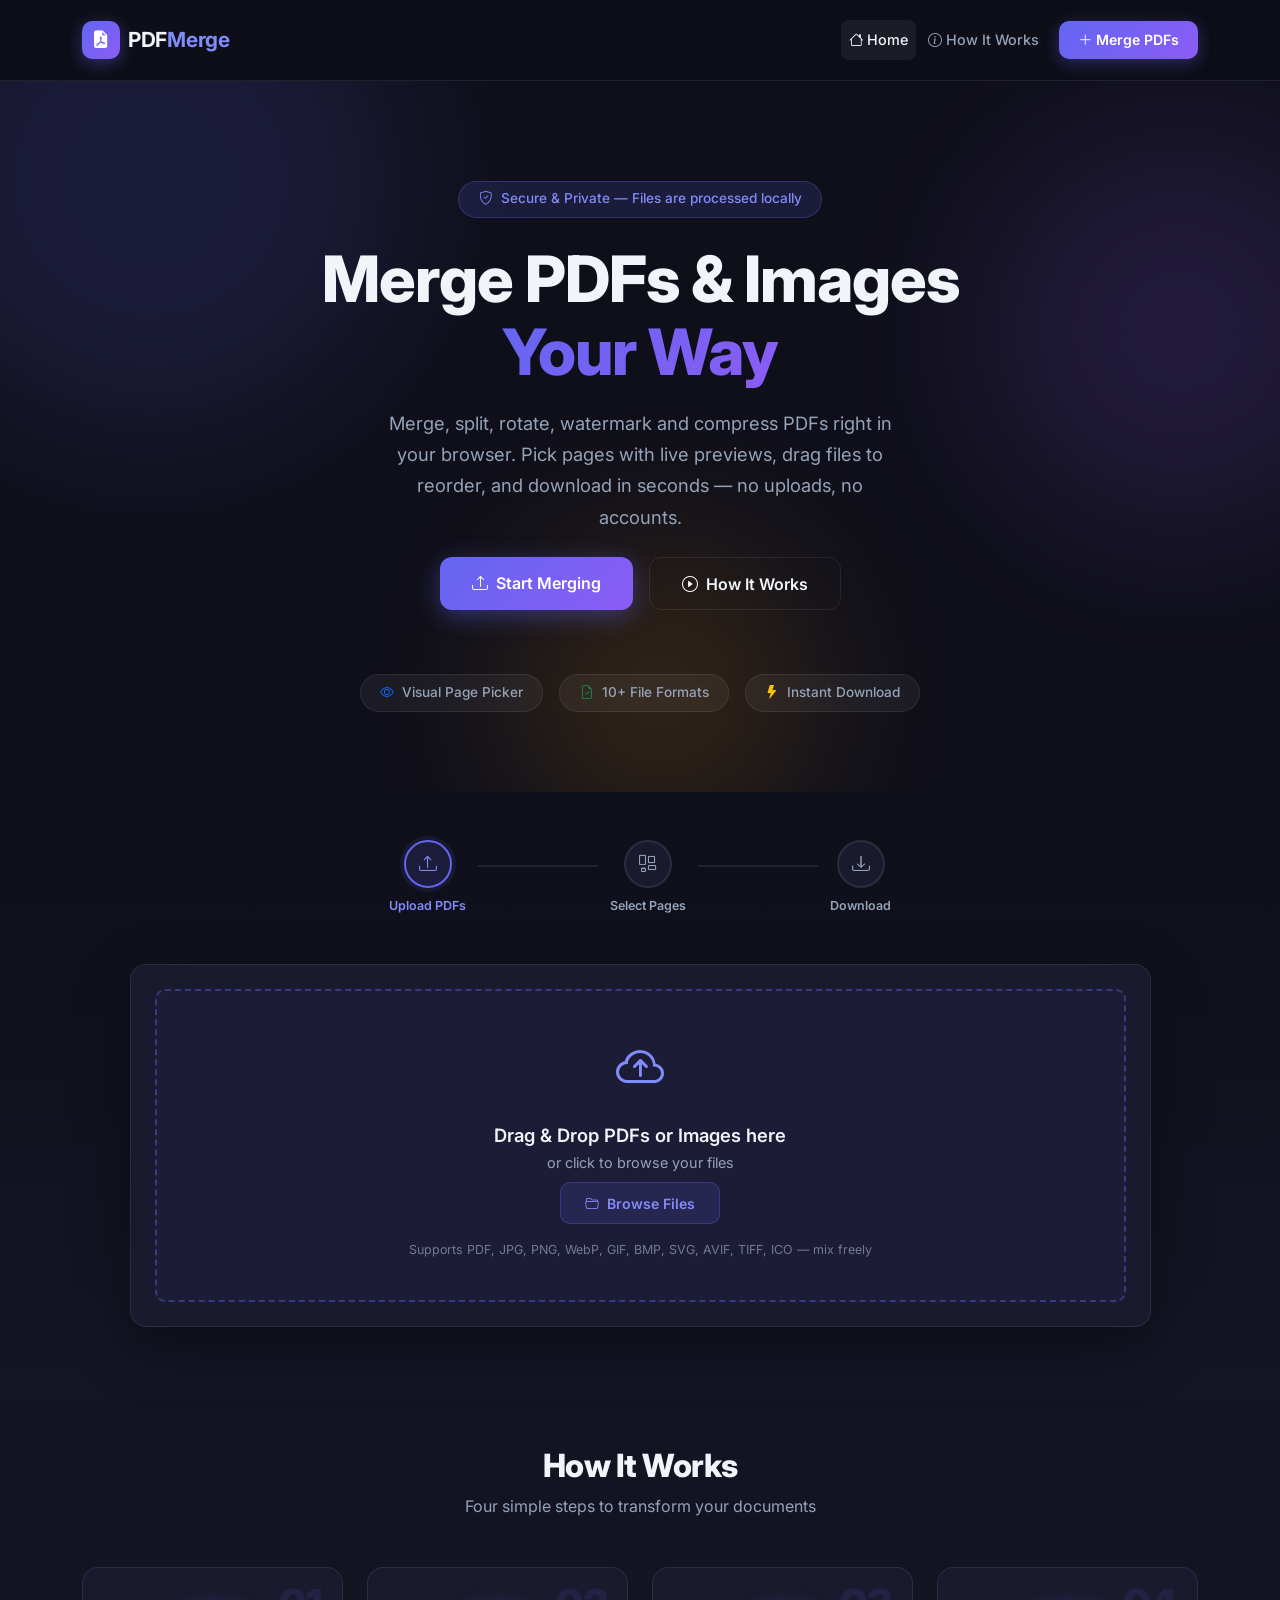
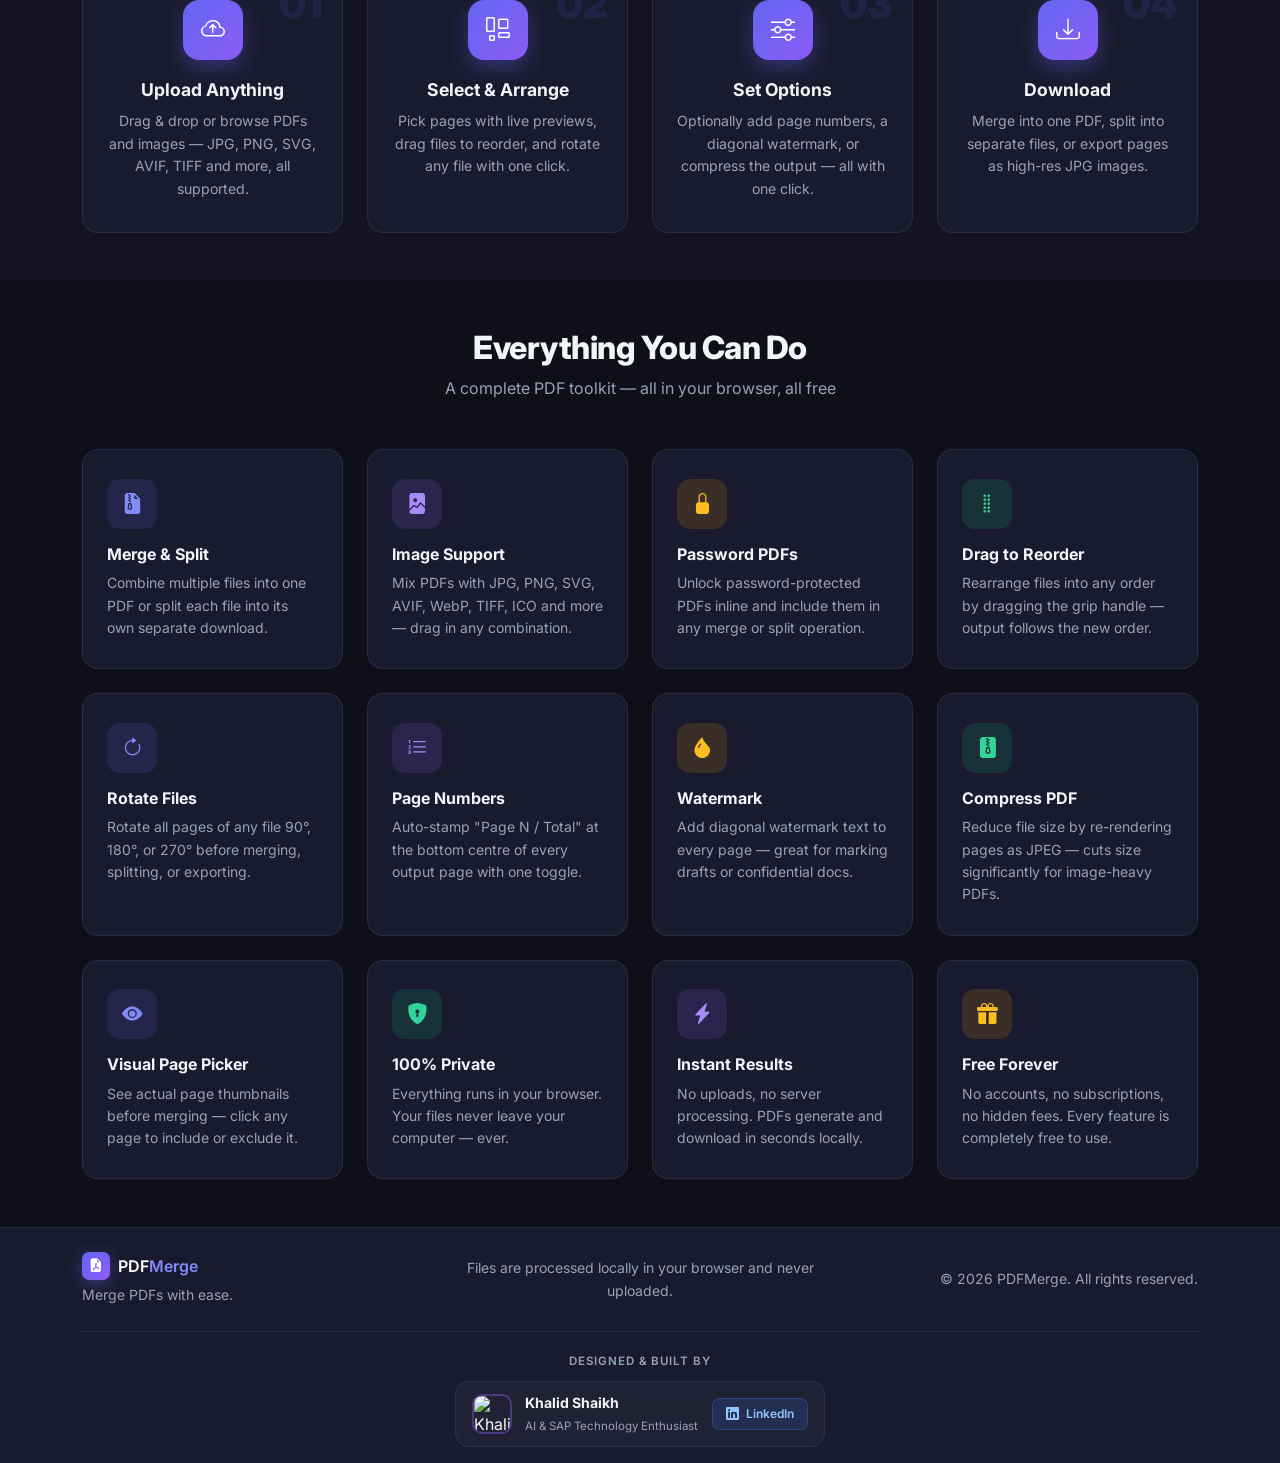
==== index.html @ bfa3c890 "Update homepage content to reflect all new features - Hero subtitle updated to mention merge/split/r" ====
<!DOCTYPE html>
<html lang="en">
<head>
    <meta charset="UTF-8">
    <meta name="viewport" content="width=device-width, initial-scale=1.0">
    <title>PDF Merger - Merge PDFs Instantly</title>
    <meta name="description" content="Merge PDF files instantly in your browser. Select specific pages, preview thumbnails, and download the merged result — all processed locally for maximum privacy.">

    <!-- Bootstrap 5 -->
    <link href="https://cdn.jsdelivr.net/npm/bootstrap@5.3.3/dist/css/bootstrap.min.css" rel="stylesheet">
    <!-- Bootstrap Icons -->
    <link href="https://cdn.jsdelivr.net/npm/bootstrap-icons@1.11.3/font/bootstrap-icons.min.css" rel="stylesheet">
    <!-- Google Fonts -->
    <link href="https://fonts.googleapis.com/css2?family=Inter:wght@300;400;500;600;700;800;900&display=swap" rel="stylesheet">

    <!-- PDF.js for previews -->
    <script src="https://cdnjs.cloudflare.com/ajax/libs/pdf.js/3.11.174/pdf.min.js"></script>
    <!-- pdf-lib for merging -->
    <script src="https://unpkg.com/pdf-lib@1.17.1/dist/pdf-lib.min.js"></script>

    <link rel="stylesheet" href="static/css/style.css">
</head>
<body>

    <!-- Navbar -->
    <nav class="navbar navbar-expand-lg navbar-custom">
        <div class="container">
            <!-- Brand -->
            <a class="navbar-brand d-flex align-items-center gap-2" href="/">
                <div class="brand-icon">
                    <i class="bi bi-file-earmark-pdf-fill"></i>
                </div>
                <span class="brand-text">PDF<span class="brand-accent">Merge</span></span>
            </a>

            <!-- Mobile Toggle -->
            <button class="navbar-toggler" type="button" data-bs-toggle="collapse" data-bs-target="#navbarNav">
                <span class="navbar-toggler-icon"></span>
            </button>

            <!-- Nav Links -->
            <div class="collapse navbar-collapse" id="navbarNav">
                <ul class="navbar-nav ms-auto align-items-center gap-1">
                    <li class="nav-item">
                        <a class="nav-link active" href="/">
                            <i class="bi bi-house me-1"></i>Home
                        </a>
                    </li>
                    <li class="nav-item">
                        <a class="nav-link" href="#how-it-works">
                            <i class="bi bi-info-circle me-1"></i>How It Works
                        </a>
                    </li>
                    <li class="nav-item ms-2">
                        <a class="btn btn-merge" href="#upload-section">
                            <i class="bi bi-plus-lg me-1"></i>Merge PDFs
                        </a>
                    </li>
                </ul>
            </div>
        </div>
    </nav>

    <!-- Main Content -->
    <main>

    <!-- Hero Section -->
    <section class="hero-section">
        <div class="hero-bg-shapes">
            <div class="shape shape-1"></div>
            <div class="shape shape-2"></div>
            <div class="shape shape-3"></div>
        </div>
        <div class="container position-relative">
            <div class="row justify-content-center text-center">
                <div class="col-lg-8">
                    <div class="hero-badge mb-4">
                        <i class="bi bi-shield-check me-2"></i>Secure &amp; Private — Files are processed locally
                    </div>
                    <h1 class="hero-title">
                        Merge PDFs &amp; Images <span class="gradient-text">Your Way</span>
                    </h1>
                    <p class="hero-subtitle">
                        Merge, split, rotate, watermark and compress PDFs right in your browser.
                        Pick pages with live previews, drag files to reorder, and download in seconds — no uploads, no accounts.
                    </p>
                    <div class="d-flex gap-3 justify-content-center flex-wrap mt-4">
                        <a href="#upload-section" class="btn btn-hero-primary">
                            <i class="bi bi-upload me-2"></i>Start Merging
                        </a>
                        <a href="#how-it-works" class="btn btn-hero-outline">
                            <i class="bi bi-play-circle me-2"></i>How It Works
                        </a>
                    </div>
                </div>
            </div>

            <!-- Stats Row -->
            <div class="row justify-content-center mt-5 g-3">
                <div class="col-auto">
                    <div class="stat-pill">
                        <i class="bi bi-eye text-primary me-2"></i>
                        <span>Visual Page Picker</span>
                    </div>
                </div>
                <div class="col-auto">
                    <div class="stat-pill">
                        <i class="bi bi-file-earmark-check text-success me-2"></i>
                        <span>10+ File Formats</span>
                    </div>
                </div>
                <div class="col-auto">
                    <div class="stat-pill">
                        <i class="bi bi-lightning-fill text-warning me-2"></i>
                        <span>Instant Download</span>
                    </div>
                </div>
            </div>
        </div>
    </section>

    <!-- Upload & Page Selector Section -->
    <section id="upload-section" class="upload-section py-5">
        <div class="container">
            <div class="row justify-content-center">
                <div class="col-lg-11">

                    <!-- Workflow Steps -->
                    <div class="workflow-steps mb-5">
                        <div class="wf-step active" id="wfStep1">
                            <div class="wf-step-circle"><i class="bi bi-upload"></i></div>
                            <span class="wf-step-label">Upload PDFs</span>
                        </div>
                        <div class="wf-line" id="wfLine1"></div>
                        <div class="wf-step" id="wfStep2">
                            <div class="wf-step-circle"><i class="bi bi-layout-wtf"></i></div>
                            <span class="wf-step-label">Select Pages</span>
                        </div>
                        <div class="wf-line" id="wfLine2"></div>
                        <div class="wf-step" id="wfStep3">
                            <div class="wf-step-circle"><i class="bi bi-download"></i></div>
                            <span class="wf-step-label">Download</span>
                        </div>
                    </div>

                    <!-- Drop Zone Card -->
                    <div class="upload-card mb-4" id="uploadCard">
                        <div class="drop-zone" id="dropZone">
                            <div class="drop-zone-inner">
                                <div class="drop-icon">
                                    <i class="bi bi-cloud-arrow-up"></i>
                                </div>
                                <h4 class="drop-title">Drag &amp; Drop PDFs or Images here</h4>
                                <p class="drop-subtitle">or click to browse your files</p>
                                <label for="fileInput" class="btn btn-browse mt-2">
                                    <i class="bi bi-folder2-open me-2"></i>Browse Files
                                </label>
                                <input type="file" id="fileInput" accept=".pdf,.jpg,.jpeg,.png,.webp,.gif,.bmp,.svg,.avif,.tiff,.tif,.ico" multiple hidden>
                                <p class="drop-hint mt-3">Supports PDF, JPG, PNG, WebP, GIF, BMP, SVG, AVIF, TIFF, ICO — mix freely</p>
                            </div>
                        </div>
                    </div>

                    <!-- Page Selector Section (revealed after upload) -->
                    <div id="pageSelectorSection" style="display:none;">

                        <!-- Section Header -->
                        <div class="selector-header d-flex justify-content-between align-items-start mb-4 flex-wrap gap-3">
                            <div>
                                <h3 class="selector-title">
                                    <i class="bi bi-layout-wtf me-2"></i>Select Pages to Include
                                </h3>
                                <p class="selector-subtitle">
                                    Click thumbnails to select/deselect pages. Drag the <i class="bi bi-grip-vertical"></i> handle to reorder files.
                                </p>
                            </div>
                            <button class="btn btn-outline-danger btn-sm" id="clearAllFilesBtn">
                                <i class="bi bi-trash me-1"></i>Clear All Files
                            </button>
                        </div>

                        <!-- PDF Cards injected by JS -->
                        <div id="pdfCardsContainer"></div>

                        <!-- Output Options -->
                        <div class="output-options-row" id="outputOptionsRow">
                            <span class="output-opts-label">Output:</span>

                            <!-- Page Numbers -->
                            <label class="output-chip" title="Stamp page numbers at the bottom of every page">
                                <input type="checkbox" id="optPageNumbers">
                                <i class="bi bi-list-ol"></i><span>Page Numbers</span>
                            </label>

                            <!-- Watermark -->
                            <div class="output-chip output-chip-text-input" title="Add diagonal watermark text to each page">
                                <i class="bi bi-droplet-fill"></i>
                                <input type="text" id="optWatermarkText" class="output-chip-input" placeholder="Watermark text..." maxlength="60">
                            </div>

                            <!-- Compress -->
                            <label class="output-chip" title="Re-renders pages as JPEG — reduces file size, converts vectors to raster">
                                <input type="checkbox" id="optCompress">
                                <i class="bi bi-file-zip"></i><span>Compress</span>
                            </label>
                        </div>

                        <!-- Sticky Merge Bar -->
                        <div class="merge-bar" id="mergeBar">
                            <div class="d-flex justify-content-between align-items-center flex-wrap gap-3">
                                <div>
                                    <p class="merge-summary-title mb-1" id="selectionSummary">0 pages selected</p>
                                    <p class="text-muted small mb-0">
                                        <i class="bi bi-info-circle me-1"></i>Pages merged in PDF order shown above
                                    </p>
                                </div>
                                <div class="d-flex align-items-center gap-2 flex-wrap">
                                    <!-- Filename input -->
                                    <div class="merge-filename-wrap">
                                        <i class="bi bi-pencil-fill merge-filename-icon"></i>
                                        <input type="text" id="filenameInput" class="merge-filename-input" placeholder="merged" value="merged" maxlength="100">
                                        <span class="merge-filename-ext">.pdf</span>
                                    </div>
                                    <!-- Export JPG button -->
                                    <button class="btn-pdf-to-jpg-lg" id="pdfToJpgBtn" disabled>
                                        <i class="bi bi-file-image me-2"></i>Export JPG
                                    </button>
                                    <!-- Split button -->
                                    <button class="btn-split-lg" id="splitBtn" disabled>
                                        <i class="bi bi-scissors me-2"></i>Split Files
                                    </button>
                                    <!-- Merge button -->
                                    <button class="btn-merge-lg" id="mergeBtn" disabled>
                                        <i class="bi bi-file-earmark-zip me-2"></i>Merge &amp; Download
                                    </button>
                                </div>
                            </div>
                        </div>

                    </div>

                </div>
            </div>
        </div>
    </section>

    <!-- How It Works Section -->
    <section id="how-it-works" class="how-section py-5">
        <div class="container">
            <div class="text-center mb-5">
                <h2 class="section-title">How It Works</h2>
                <p class="section-subtitle">Four simple steps to transform your documents</p>
            </div>
            <div class="row g-4 justify-content-center">
                <div class="col-sm-6 col-lg-3">
                    <div class="step-card">
                        <div class="step-number">01</div>
                        <div class="step-icon"><i class="bi bi-cloud-arrow-up"></i></div>
                        <h4 class="step-title">Upload Anything</h4>
                        <p class="step-desc">Drag &amp; drop or browse PDFs and images — JPG, PNG, SVG, AVIF, TIFF and more, all supported.</p>
                    </div>
                </div>
                <div class="col-sm-6 col-lg-3">
                    <div class="step-card">
                        <div class="step-number">02</div>
                        <div class="step-icon"><i class="bi bi-layout-wtf"></i></div>
                        <h4 class="step-title">Select &amp; Arrange</h4>
                        <p class="step-desc">Pick pages with live previews, drag files to reorder, and rotate any file with one click.</p>
                    </div>
                </div>
                <div class="col-sm-6 col-lg-3">
                    <div class="step-card">
                        <div class="step-number">03</div>
                        <div class="step-icon"><i class="bi bi-sliders"></i></div>
                        <h4 class="step-title">Set Options</h4>
                        <p class="step-desc">Optionally add page numbers, a diagonal watermark, or compress the output — all with one click.</p>
                    </div>
                </div>
                <div class="col-sm-6 col-lg-3">
                    <div class="step-card">
                        <div class="step-number">04</div>
                        <div class="step-icon"><i class="bi bi-download"></i></div>
                        <h4 class="step-title">Download</h4>
                        <p class="step-desc">Merge into one PDF, split into separate files, or export pages as high-res JPG images.</p>
                    </div>
                </div>
            </div>
        </div>
    </section>

    <!-- Features Section -->
    <section class="features-section py-5">
        <div class="container">
            <div class="text-center mb-5">
                <h2 class="section-title">Everything You Can Do</h2>
                <p class="section-subtitle">A complete PDF toolkit — all in your browser, all free</p>
            </div>
            <div class="row g-4">

                <!-- Row 1: Core tools -->
                <div class="col-md-6 col-lg-3">
                    <div class="feature-card">
                        <div class="feature-icon feature-icon-blue">
                            <i class="bi bi-file-earmark-zip-fill"></i>
                        </div>
                        <h5>Merge &amp; Split</h5>
                        <p>Combine multiple files into one PDF or split each file into its own separate download.</p>
                    </div>
                </div>
                <div class="col-md-6 col-lg-3">
                    <div class="feature-card">
                        <div class="feature-icon feature-icon-purple">
                            <i class="bi bi-file-image-fill"></i>
                        </div>
                        <h5>Image Support</h5>
                        <p>Mix PDFs with JPG, PNG, SVG, AVIF, WebP, TIFF, ICO and more — drag in any combination.</p>
                    </div>
                </div>
                <div class="col-md-6 col-lg-3">
                    <div class="feature-card">
                        <div class="feature-icon feature-icon-orange">
                            <i class="bi bi-lock-fill"></i>
                        </div>
                        <h5>Password PDFs</h5>
                        <p>Unlock password-protected PDFs inline and include them in any merge or split operation.</p>
                    </div>
                </div>
                <div class="col-md-6 col-lg-3">
                    <div class="feature-card">
                        <div class="feature-icon feature-icon-green">
                            <i class="bi bi-grip-vertical"></i>
                        </div>
                        <h5>Drag to Reorder</h5>
                        <p>Rearrange files into any order by dragging the grip handle — output follows the new order.</p>
                    </div>
                </div>

                <!-- Row 2: Output options -->
                <div class="col-md-6 col-lg-3">
                    <div class="feature-card">
                        <div class="feature-icon feature-icon-blue">
                            <i class="bi bi-arrow-clockwise"></i>
                        </div>
                        <h5>Rotate Files</h5>
                        <p>Rotate all pages of any file 90°, 180°, or 270° before merging, splitting, or exporting.</p>
                    </div>
                </div>
                <div class="col-md-6 col-lg-3">
                    <div class="feature-card">
                        <div class="feature-icon feature-icon-purple">
                            <i class="bi bi-list-ol"></i>
                        </div>
                        <h5>Page Numbers</h5>
                        <p>Auto-stamp "Page N / Total" at the bottom centre of every output page with one toggle.</p>
                    </div>
                </div>
                <div class="col-md-6 col-lg-3">
                    <div class="feature-card">
                        <div class="feature-icon feature-icon-orange">
                            <i class="bi bi-droplet-fill"></i>
                        </div>
                        <h5>Watermark</h5>
                        <p>Add diagonal watermark text to every page — great for marking drafts or confidential docs.</p>
                    </div>
                </div>
                <div class="col-md-6 col-lg-3">
                    <div class="feature-card">
                        <div class="feature-icon feature-icon-green">
                            <i class="bi bi-file-zip-fill"></i>
                        </div>
                        <h5>Compress PDF</h5>
                        <p>Reduce file size by re-rendering pages as JPEG — cuts size significantly for image-heavy PDFs.</p>
                    </div>
                </div>

                <!-- Row 3: Quality attributes -->
                <div class="col-md-6 col-lg-3">
                    <div class="feature-card">
                        <div class="feature-icon feature-icon-blue">
                            <i class="bi bi-eye-fill"></i>
                        </div>
                        <h5>Visual Page Picker</h5>
                        <p>See actual page thumbnails before merging — click any page to include or exclude it.</p>
                    </div>
                </div>
                <div class="col-md-6 col-lg-3">
                    <div class="feature-card">
                        <div class="feature-icon feature-icon-green">
                            <i class="bi bi-shield-lock-fill"></i>
                        </div>
                        <h5>100% Private</h5>
                        <p>Everything runs in your browser. Your files never leave your computer — ever.</p>
                    </div>
                </div>
                <div class="col-md-6 col-lg-3">
                    <div class="feature-card">
                        <div class="feature-icon feature-icon-purple">
                            <i class="bi bi-lightning-charge-fill"></i>
                        </div>
                        <h5>Instant Results</h5>
                        <p>No uploads, no server processing. PDFs generate and download in seconds locally.</p>
                    </div>
                </div>
                <div class="col-md-6 col-lg-3">
                    <div class="feature-card">
                        <div class="feature-icon feature-icon-orange">
                            <i class="bi bi-gift-fill"></i>
                        </div>
                        <h5>Free Forever</h5>
                        <p>No accounts, no subscriptions, no hidden fees. Every feature is completely free to use.</p>
                    </div>
                </div>

            </div>
        </div>
    </section>

    <!-- Page Preview Modal -->
    <div class="page-modal-backdrop" id="pageModal">
        <div class="page-modal-container">

            <!-- Modal Header -->
            <div class="page-modal-header">
                <span class="page-modal-title" id="modalTitle">Page Preview</span>
                <div class="d-flex align-items-center gap-2">
                    <button class="btn-modal-toggle" id="modalSelectBtn">
                        <i class="bi bi-check-circle-fill me-1"></i>Selected
                    </button>
                    <button class="page-modal-close" id="modalClose" title="Close (Esc)">
                        <i class="bi bi-x-lg"></i>
                    </button>
                </div>
            </div>

            <!-- Modal Body -->
            <div class="page-modal-body">
                <button class="page-nav-btn" id="modalPrev" title="Previous page (←)">
                    <i class="bi bi-chevron-left"></i>
                </button>

                <div class="page-modal-canvas-wrap" id="modalCanvasWrap">
                    <div class="modal-loading" id="modalLoading">
                        <div class="spinner-border text-primary" role="status"></div>
                    </div>
                    <canvas id="modalCanvas"></canvas>
                </div>

                <button class="page-nav-btn" id="modalNext" title="Next page (→)">
                    <i class="bi bi-chevron-right"></i>
                </button>
            </div>

            <!-- Modal Footer -->
            <div class="page-modal-footer">
                <span class="text-muted small">
                    <i class="bi bi-keyboard me-1"></i>
                    Use <kbd>←</kbd> <kbd>→</kbd> to navigate &nbsp;·&nbsp;
                    <kbd>Space</kbd> to toggle selection &nbsp;·&nbsp;
                    <kbd>Esc</kbd> to close
                </span>
            </div>

        </div>
    </div>

    </main>

    <!-- Footer -->
    <footer class="footer mt-auto">
        <div class="container">
            <div class="row align-items-center py-4">
                <div class="col-md-4 text-center text-md-start mb-3 mb-md-0">
                    <div class="d-flex align-items-center gap-2 justify-content-center justify-content-md-start">
                        <div class="brand-icon brand-icon-sm">
                            <i class="bi bi-file-earmark-pdf-fill"></i>
                        </div>
                        <span class="fw-600 text-white">PDF<span class="brand-accent">Merge</span></span>
                    </div>
                    <p class="text-muted mt-1 mb-0 small">Merge PDFs with ease.</p>
                </div>
                <div class="col-md-4 text-center mb-3 mb-md-0">
                    <p class="text-muted small mb-0">Files are processed locally in your browser and never uploaded.</p>
                </div>
                <div class="col-md-4 text-center text-md-end">
                    <p class="text-muted small mb-0">&copy; 2026 PDFMerge. All rights reserved.</p>
                </div>
            </div>

            <!-- Designed & Built By -->
            <div class="footer-author-wrap">
                <p class="footer-author-label">Designed &amp; Built by</p>
                <div class="footer-author-card">
                    <img src="https://xdrkzx1.github.io/neural-pulse/author.png" alt="Khalid Shaikh" class="footer-author-img" width="40" height="40">
                    <div class="footer-author-info">
                        <a href="https://linkedin.com/in/or-khalid-shaikh/" target="_blank" rel="noopener" class="footer-author-name">Khalid Shaikh</a>
                        <span class="footer-author-title">AI &amp; SAP Technology Enthusiast</span>
                    </div>
                    <a href="https://linkedin.com/in/or-khalid-shaikh/" target="_blank" rel="noopener" class="footer-linkedin-btn">
                        <svg xmlns="http://www.w3.org/2000/svg" width="13" height="13" fill="currentColor" viewBox="0 0 16 16">
                            <path d="M0 1.146C0 .513.526 0 1.175 0h13.65C15.474 0 16 .513 16 1.146v13.708c0 .633-.526 1.146-1.175 1.146H1.175C.526 16 0 15.487 0 14.854zm4.943 12.248V6.169H2.542v7.225zm-1.2-8.212c.837 0 1.358-.554 1.358-1.248-.015-.709-.52-1.248-1.342-1.248S2.4 3.226 2.4 3.934c0 .694.521 1.248 1.327 1.248zm4.908 8.212V9.359c0-.216.016-.432.08-.586.173-.431.568-.878 1.232-.878.869 0 1.216.662 1.216 1.634v3.865h2.401V9.25c0-2.22-1.184-3.252-2.764-3.252-1.274 0-1.845.7-2.165 1.193v.025h-.016l.016-.025V6.169h-2.4c.03.678 0 7.225 0 7.225z"/>
                        </svg>
                        LinkedIn
                    </a>
                </div>
            </div>
        </div>
    </footer>

    <!-- Bootstrap JS -->
    <script src="https://cdn.jsdelivr.net/npm/bootstrap@5.3.3/dist/js/bootstrap.bundle.min.js"></script>

    <!-- Main JS (client-side PDF merging) -->
    <script src="static/js/main.js"></script>
</body>
</html>
---- static/css/style.css ----
/* ===========================
   Root Variables
=========================== */
:root {
    --primary: #6366f1;
    --primary-dark: #4f46e5;
    --primary-light: #818cf8;
    --accent: #f59e0b;
    --bg-dark: #0f0f1a;
    --bg-card: #1a1a2e;
    --bg-card-2: #16213e;
    --border: rgba(255, 255, 255, 0.08);
    --text-primary: #f1f5f9;
    --text-muted: #94a3b8;
    --success: #10b981;
    --danger: #ef4444;
    --gradient: linear-gradient(135deg, #6366f1, #8b5cf6);
    --gradient-glow: 0 0 40px rgba(99, 102, 241, 0.3);
    --radius: 16px;
    --radius-sm: 10px;
    --transition: all 0.25s ease;
}

/* ===========================
   Base
=========================== */
* { margin: 0; padding: 0; box-sizing: border-box; }

body {
    font-family: 'Inter', sans-serif;
    background-color: var(--bg-dark);
    color: var(--text-primary);
    min-height: 100vh;
    display: flex;
    flex-direction: column;
    line-height: 1.6;
}

main { flex: 1; }
a { text-decoration: none; color: inherit; }
.fw-600 { font-weight: 600; }

/* ===========================
   Navbar
=========================== */
.navbar-custom {
    background: rgba(15, 15, 26, 0.85);
    backdrop-filter: blur(20px);
    -webkit-backdrop-filter: blur(20px);
    border-bottom: 1px solid var(--border);
    padding: 1rem 0;
    position: sticky;
    top: 0;
    z-index: 1000;
    transition: var(--transition);
}

.navbar-custom .navbar-toggler {
    border: 1px solid var(--border);
    color: var(--text-primary);
}

.navbar-custom .navbar-toggler-icon { filter: invert(1); }

.brand-icon {
    width: 38px; height: 38px;
    background: var(--gradient);
    border-radius: 10px;
    display: flex; align-items: center; justify-content: center;
    font-size: 1.1rem; color: white;
    box-shadow: 0 4px 15px rgba(99, 102, 241, 0.4);
}

.brand-icon-sm { width: 28px; height: 28px; font-size: 0.85rem; border-radius: 7px; }
.brand-text { font-size: 1.3rem; font-weight: 700; color: var(--text-primary); letter-spacing: -0.3px; }
.brand-accent { color: var(--primary-light); }

.navbar-custom .nav-link {
    color: var(--text-muted);
    font-weight: 500;
    padding: 0.5rem 0.85rem;
    border-radius: 8px;
    transition: var(--transition);
    font-size: 0.9rem;
}

.navbar-custom .nav-link:hover,
.navbar-custom .nav-link.active {
    color: var(--text-primary);
    background: rgba(255, 255, 255, 0.06);
}

.btn-merge {
    background: var(--gradient);
    color: white !important;
    font-weight: 600;
    padding: 0.5rem 1.2rem;
    border-radius: 10px;
    border: none;
    font-size: 0.88rem;
    transition: var(--transition);
    box-shadow: 0 4px 15px rgba(99, 102, 241, 0.35);
}

.btn-merge:hover {
    transform: translateY(-1px);
    box-shadow: 0 6px 20px rgba(99, 102, 241, 0.5);
    color: white;
}

/* ===========================
   Hero Section
=========================== */
.hero-section {
    position: relative;
    padding: 100px 0 80px;
    overflow: hidden;
}

.hero-bg-shapes { position: absolute; inset: 0; pointer-events: none; overflow: hidden; }

.shape { position: absolute; border-radius: 50%; filter: blur(80px); opacity: 0.15; }
.shape-1 { width: 500px; height: 500px; background: var(--primary); top: -150px; left: -100px; }
.shape-2 { width: 400px; height: 400px; background: #8b5cf6; top: 50px; right: -100px; }
.shape-3 { width: 300px; height: 300px; background: var(--accent); bottom: -50px; left: 40%; }

.hero-badge {
    display: inline-block;
    background: rgba(99, 102, 241, 0.15);
    border: 1px solid rgba(99, 102, 241, 0.3);
    color: var(--primary-light);
    padding: 0.4rem 1.2rem;
    border-radius: 50px;
    font-size: 0.85rem;
    font-weight: 500;
}

.hero-title {
    font-size: clamp(2.4rem, 5vw, 4rem);
    font-weight: 800;
    line-height: 1.15;
    letter-spacing: -1px;
    color: var(--text-primary);
}

.gradient-text {
    background: var(--gradient);
    -webkit-background-clip: text;
    -webkit-text-fill-color: transparent;
    background-clip: text;
}

.hero-subtitle {
    font-size: 1.15rem;
    color: var(--text-muted);
    max-width: 520px;
    margin: 1.2rem auto 0;
    line-height: 1.7;
}

.btn-hero-primary {
    background: var(--gradient);
    color: white;
    font-weight: 600;
    padding: 0.85rem 2rem;
    border-radius: 12px;
    font-size: 1rem;
    border: none;
    transition: var(--transition);
    box-shadow: 0 6px 25px rgba(99, 102, 241, 0.4);
}

.btn-hero-primary:hover {
    transform: translateY(-2px);
    box-shadow: 0 10px 35px rgba(99, 102, 241, 0.55);
    color: white;
}

.btn-hero-outline {
    background: transparent;
    color: var(--text-primary);
    font-weight: 600;
    padding: 0.85rem 2rem;
    border-radius: 12px;
    font-size: 1rem;
    border: 1px solid var(--border);
    transition: var(--transition);
}

.btn-hero-outline:hover {
    background: rgba(255, 255, 255, 0.06);
    border-color: rgba(255, 255, 255, 0.18);
    color: white;
    transform: translateY(-1px);
}

.stat-pill {
    background: rgba(255, 255, 255, 0.05);
    border: 1px solid var(--border);
    border-radius: 50px;
    padding: 0.45rem 1.2rem;
    font-size: 0.85rem;
    font-weight: 500;
    color: var(--text-muted);
    display: inline-flex;
    align-items: center;
    transition: var(--transition);
}

.stat-pill:hover { background: rgba(255, 255, 255, 0.08); }

/* ===========================
   Upload Section
=========================== */
.upload-section {
    background: linear-gradient(180deg, var(--bg-dark) 0%, rgba(26, 26, 46, 0.5) 100%);
}

.upload-card {
    background: var(--bg-card);
    border: 1px solid var(--border);
    border-radius: var(--radius);
    padding: 1.5rem;
    box-shadow: 0 20px 60px rgba(0, 0, 0, 0.3);
}

/* Drop Zone */
.drop-zone {
    border: 2px dashed rgba(99, 102, 241, 0.4);
    border-radius: var(--radius-sm);
    background: rgba(99, 102, 241, 0.04);
    transition: var(--transition);
    cursor: pointer;
    position: relative;
    overflow: hidden;
}

.drop-zone:hover,
.drop-zone.drag-over {
    border-color: var(--primary);
    background: rgba(99, 102, 241, 0.1);
    box-shadow: inset 0 0 40px rgba(99, 102, 241, 0.08);
}

.drop-zone-inner { padding: 2.5rem 2rem; text-align: center; }
.drop-icon { font-size: 3rem; color: var(--primary-light); margin-bottom: 1rem; display: block; }
.drop-title { font-size: 1.15rem; font-weight: 600; color: var(--text-primary); margin-bottom: 0.3rem; }
.drop-subtitle { color: var(--text-muted); font-size: 0.9rem; margin-bottom: 0; }
.drop-hint { font-size: 0.78rem; color: var(--text-muted); opacity: 0.7; margin-bottom: 0; }

.btn-browse {
    background: rgba(99, 102, 241, 0.15);
    color: var(--primary-light);
    border: 1px solid rgba(99, 102, 241, 0.3);
    font-weight: 600;
    padding: 0.6rem 1.5rem;
    border-radius: 10px;
    cursor: pointer;
    font-size: 0.88rem;
    transition: var(--transition);
    display: inline-flex;
    align-items: center;
}

.btn-browse:hover { background: rgba(99, 102, 241, 0.25); color: white; }

/* ===========================
   Workflow Steps Indicator
=========================== */
.workflow-steps {
    display: flex;
    align-items: center;
    justify-content: center;
    gap: 0;
}

.wf-step {
    display: flex;
    flex-direction: column;
    align-items: center;
    gap: 0.5rem;
    flex-shrink: 0;
}

.wf-step-circle {
    width: 48px;
    height: 48px;
    border-radius: 50%;
    border: 2px solid var(--border);
    background: var(--bg-card);
    display: flex;
    align-items: center;
    justify-content: center;
    font-size: 1.1rem;
    color: var(--text-muted);
    transition: var(--transition);
}

.wf-step.active .wf-step-circle {
    border-color: var(--primary);
    background: rgba(99, 102, 241, 0.15);
    color: var(--primary-light);
    box-shadow: 0 0 0 4px rgba(99, 102, 241, 0.1);
}

.wf-step-label {
    font-size: 0.78rem;
    font-weight: 600;
    color: var(--text-muted);
    transition: var(--transition);
    white-space: nowrap;
}

.wf-step.active .wf-step-label { color: var(--primary-light); }

.wf-line {
    flex: 1;
    height: 2px;
    background: var(--border);
    margin: 0 0.75rem;
    margin-bottom: 1.5rem; /* offset for label below */
    transition: var(--transition);
    max-width: 120px;
}

.wf-line.active { background: var(--primary); }

/* ===========================
   Page Selector Section
=========================== */
.selector-title {
    font-size: 1.4rem;
    font-weight: 700;
    color: var(--text-primary);
    margin-bottom: 0.3rem;
}

.selector-subtitle {
    color: var(--text-muted);
    font-size: 0.88rem;
    margin: 0;
}

/* ===========================
   PDF Selector Cards
=========================== */
.pdf-selector-card {
    background: var(--bg-card);
    border: 1px solid var(--border);
    border-radius: var(--radius);
    margin-bottom: 1.25rem;
    overflow: hidden;
    transition: var(--transition);
}

.pdf-selector-card:hover {
    border-color: rgba(99, 102, 241, 0.25);
}

.pdf-selector-card-header {
    display: flex;
    align-items: center;
    justify-content: space-between;
    padding: 1rem 1.25rem;
    border-bottom: 1px solid var(--border);
    background: rgba(255, 255, 255, 0.02);
    gap: 1rem;
    flex-wrap: wrap;
}

.pdf-header-info {
    display: flex;
    align-items: center;
    gap: 0.85rem;
    min-width: 0;
    flex: 1;
}

.pdf-header-text {
    min-width: 0;
}

.pdf-card-icon {
    width: 40px;
    height: 40px;
    background: rgba(239, 68, 68, 0.15);
    border-radius: 10px;
    display: flex;
    align-items: center;
    justify-content: center;
    color: #f87171;
    font-size: 1.15rem;
    flex-shrink: 0;
}

.img-card-icon {
    background: rgba(16, 185, 129, 0.15);
    color: #34d399;
}

.pdf-card-name {
    font-size: 0.93rem;
    font-weight: 600;
    color: var(--text-primary);
    white-space: nowrap;
    overflow: hidden;
    text-overflow: ellipsis;
    max-width: 400px;
}

.pdf-card-meta {
    font-size: 0.78rem;
    color: var(--text-muted);
    margin-top: 2px;
}

.pdf-header-actions {
    display: flex;
    align-items: center;
    gap: 0.5rem;
    flex-shrink: 0;
}

.btn-page-action {
    background: rgba(255, 255, 255, 0.05);
    color: var(--text-muted);
    border: 1px solid var(--border);
    border-radius: 8px;
    padding: 0.3rem 0.75rem;
    font-size: 0.78rem;
    font-weight: 600;
    cursor: pointer;
    transition: var(--transition);
    display: inline-flex;
    align-items: center;
}

.btn-page-action:hover {
    background: rgba(99, 102, 241, 0.15);
    border-color: rgba(99, 102, 241, 0.3);
    color: var(--primary-light);
}

.btn-remove-pdf {
    background: none;
    border: 1px solid var(--border);
    color: var(--text-muted);
    border-radius: 8px;
    padding: 0.3rem 0.6rem;
    font-size: 0.88rem;
    cursor: pointer;
    transition: var(--transition);
    display: inline-flex;
    align-items: center;
}

.btn-remove-pdf:hover {
    background: rgba(239, 68, 68, 0.15);
    border-color: rgba(239, 68, 68, 0.3);
    color: #f87171;
}

.pdf-card-body {
    padding: 1rem 1.25rem 1.25rem;
}

.pdf-loading {
    display: flex;
    align-items: center;
    padding: 0.5rem 0;
}

/* ===========================
   Pages Grid & Thumbnails
=========================== */
.pages-grid {
    display: grid;
    grid-template-columns: repeat(auto-fill, minmax(96px, 1fr));
    gap: 0.65rem;
}

.page-thumb {
    position: relative;
    cursor: pointer;
    border-radius: 6px;
    overflow: hidden;
    border: 2.5px solid transparent;
    transition: var(--transition);
    background: #fff;
    box-shadow: 0 2px 8px rgba(0, 0, 0, 0.25);
    user-select: none;
}

.page-thumb canvas {
    display: block;
    width: 100%;
    height: auto;
}

.page-thumb:hover {
    transform: translateY(-3px) scale(1.03);
    box-shadow: 0 8px 20px rgba(0, 0, 0, 0.35);
    border-color: rgba(99, 102, 241, 0.5);
}

/* Deselected state — dimmed */
.page-thumb:not(.selected) {
    opacity: 0.4;
    filter: grayscale(40%);
}

.page-thumb:not(.selected):hover {
    opacity: 0.7;
    filter: grayscale(0%);
}

/* Selected state */
.page-thumb.selected {
    border-color: var(--primary);
    box-shadow: 0 0 0 3px rgba(99, 102, 241, 0.25), 0 4px 12px rgba(0, 0, 0, 0.3);
}

/* Overlay (checkmark) — only visible when selected */
.page-thumb-overlay {
    position: absolute;
    top: 4px;
    right: 4px;
    width: 20px;
    height: 20px;
    background: var(--primary);
    border-radius: 50%;
    display: flex;
    align-items: center;
    justify-content: center;
    font-size: 0.65rem;
    color: white;
    opacity: 0;
    transform: scale(0.5);
    transition: var(--transition);
}

.page-thumb.selected .page-thumb-overlay {
    opacity: 1;
    transform: scale(1);
}

/* Page number label at bottom */
.page-thumb-number {
    position: absolute;
    bottom: 0;
    left: 0;
    right: 0;
    background: rgba(0, 0, 0, 0.55);
    color: white;
    font-size: 0.65rem;
    font-weight: 600;
    text-align: center;
    padding: 2px 0;
    letter-spacing: 0.02em;
}

/* ===========================
   Merge Bar (Sticky)
=========================== */
.merge-bar {
    position: sticky;
    bottom: 1rem;
    background: rgba(26, 26, 46, 0.95);
    backdrop-filter: blur(16px);
    -webkit-backdrop-filter: blur(16px);
    border: 1px solid rgba(99, 102, 241, 0.3);
    border-radius: var(--radius);
    padding: 1.1rem 1.5rem;
    box-shadow: 0 8px 32px rgba(0, 0, 0, 0.4), var(--gradient-glow);
    margin-top: 1.5rem;
    z-index: 100;
}

.merge-summary-title {
    font-size: 1rem;
    font-weight: 700;
    color: var(--text-primary);
}

.btn-merge-lg {
    background: var(--gradient);
    color: white;
    font-weight: 700;
    padding: 0.8rem 2rem;
    border-radius: 12px;
    border: none;
    font-size: 1rem;
    transition: var(--transition);
    box-shadow: 0 6px 20px rgba(99, 102, 241, 0.35);
    white-space: nowrap;
    cursor: pointer;
}

.btn-merge-lg:hover:not(:disabled) {
    transform: translateY(-2px);
    box-shadow: 0 10px 30px rgba(99, 102, 241, 0.5);
    color: white;
}

.btn-merge-lg:disabled {
    opacity: 0.4;
    cursor: not-allowed;
    box-shadow: none;
}

/* ===========================
   How It Works
=========================== */
.how-section { background: rgba(26, 26, 46, 0.4); }

.section-title {
    font-size: 2rem;
    font-weight: 800;
    color: var(--text-primary);
    letter-spacing: -0.5px;
}

.section-subtitle { color: var(--text-muted); font-size: 1rem; margin-top: 0.5rem; }

.step-card {
    background: var(--bg-card);
    border: 1px solid var(--border);
    border-radius: var(--radius);
    padding: 2rem 1.5rem;
    text-align: center;
    position: relative;
    transition: var(--transition);
    height: 100%;
}

.step-card:hover {
    border-color: rgba(99, 102, 241, 0.3);
    transform: translateY(-4px);
    box-shadow: 0 20px 40px rgba(0, 0, 0, 0.2), var(--gradient-glow);
}

.step-number {
    position: absolute;
    top: 1rem; right: 1.2rem;
    font-size: 2.5rem;
    font-weight: 900;
    color: rgba(99, 102, 241, 0.12);
    line-height: 1;
    user-select: none;
}

.step-icon {
    width: 60px; height: 60px;
    background: var(--gradient);
    border-radius: 16px;
    display: flex; align-items: center; justify-content: center;
    font-size: 1.5rem; color: white;
    margin: 0 auto 1.2rem;
    box-shadow: 0 8px 20px rgba(99, 102, 241, 0.35);
}

.step-title { font-size: 1.1rem; font-weight: 700; color: var(--text-primary); margin-bottom: 0.6rem; }
.step-desc { font-size: 0.88rem; color: var(--text-muted); line-height: 1.6; margin: 0; }

/* ===========================
   Features Section
=========================== */
.features-section { padding-bottom: 80px; }

.feature-card {
    background: var(--bg-card);
    border: 1px solid var(--border);
    border-radius: var(--radius);
    padding: 1.8rem 1.5rem;
    height: 100%;
    transition: var(--transition);
}

.feature-card:hover {
    border-color: rgba(99, 102, 241, 0.25);
    transform: translateY(-3px);
    box-shadow: 0 15px 35px rgba(0, 0, 0, 0.2);
}

.feature-card h5 { font-size: 1rem; font-weight: 700; color: var(--text-primary); margin: 1rem 0 0.5rem; }
.feature-card p { font-size: 0.875rem; color: var(--text-muted); line-height: 1.6; margin: 0; }

.feature-icon {
    width: 50px; height: 50px;
    border-radius: 13px;
    display: flex; align-items: center; justify-content: center;
    font-size: 1.3rem;
}

.feature-icon-blue  { background: rgba(99, 102, 241, 0.15); color: var(--primary-light); }
.feature-icon-green { background: rgba(16, 185, 129, 0.15); color: #34d399; }
.feature-icon-purple{ background: rgba(139, 92, 246, 0.15); color: #a78bfa; }
.feature-icon-orange{ background: rgba(245, 158, 11, 0.15);  color: #fbbf24; }

/* ===========================
   Footer
=========================== */
.footer { background: var(--bg-card); border-top: 1px solid var(--border); color: var(--text-primary); }
.footer .text-muted { color: var(--text-muted) !important; }

.footer-author-wrap {
    border-top: 1px solid var(--border);
    padding: 1.25rem 0 1rem;
    display: flex;
    flex-direction: column;
    align-items: center;
    gap: 0.65rem;
}

.footer-author-label {
    font-size: 0.72rem;
    font-weight: 600;
    color: var(--text-muted);
    text-transform: uppercase;
    letter-spacing: 0.08em;
    margin: 0;
}

.footer-author-card {
    display: inline-flex;
    align-items: center;
    gap: 0.85rem;
    background: rgba(255, 255, 255, 0.03);
    border: 1px solid rgba(255, 255, 255, 0.07);
    border-radius: 14px;
    padding: 0.65rem 1rem;
    backdrop-filter: blur(10px);
    transition: var(--transition);
}

.footer-author-card:hover {
    border-color: rgba(99, 102, 241, 0.25);
    background: rgba(99, 102, 241, 0.05);
}

.footer-author-img {
    width: 40px !important;
    height: 40px !important;
    min-width: 40px;
    border-radius: 10px;
    object-fit: cover;
    border: 2px solid rgba(139, 92, 246, 0.4);
    flex-shrink: 0;
}

.footer-author-info {
    display: flex;
    flex-direction: column;
    gap: 0.15rem;
}

.footer-author-name {
    font-size: 0.88rem;
    font-weight: 700;
    color: var(--text-primary);
    transition: color 0.2s;
}

.footer-author-name:hover { color: var(--primary-light); }

.footer-author-title {
    font-size: 0.72rem;
    color: var(--text-muted);
}

.footer-linkedin-btn {
    display: inline-flex;
    align-items: center;
    gap: 0.4rem;
    padding: 0.35rem 0.85rem;
    background: rgba(59, 130, 246, 0.15);
    border: 1px solid rgba(59, 130, 246, 0.3);
    border-radius: 8px;
    color: #93c5fd;
    font-size: 0.75rem;
    font-weight: 600;
    transition: var(--transition);
    white-space: nowrap;
}

.footer-linkedin-btn:hover {
    background: rgba(59, 130, 246, 0.28);
    color: #bfdbfe;
}

/* ===========================
   Badge
=========================== */
.badge.bg-primary {
    background: rgba(99, 102, 241, 0.25) !important;
    color: var(--primary-light);
    font-weight: 700;
    border-radius: 6px;
    padding: 0.25em 0.6em;
}

/* ===========================
   Scrollbar
=========================== */
::-webkit-scrollbar { width: 6px; }
::-webkit-scrollbar-track { background: var(--bg-dark); }
::-webkit-scrollbar-thumb { background: rgba(255,255,255,0.1); border-radius: 6px; }
::-webkit-scrollbar-thumb:hover { background: rgba(255,255,255,0.2); }

/* ===========================
   Responsive
=========================== */
@media (max-width: 768px) {
    .hero-section { padding: 70px 0 50px; }

    .workflow-steps { gap: 0; }
    .wf-line { max-width: 40px; }
    .wf-step-label { font-size: 0.68rem; }

    .upload-card { padding: 1rem; }
    .drop-zone-inner { padding: 2rem 1rem; }

    .pdf-selector-card-header { flex-direction: column; align-items: flex-start; }
    .pdf-header-actions { width: 100%; justify-content: flex-end; }

    .pages-grid { grid-template-columns: repeat(auto-fill, minmax(75px, 1fr)); gap: 0.5rem; }

    .merge-bar { position: static; margin-top: 1.5rem; }

    .page-modal-container { width: 98vw; max-height: 97vh; }
    .page-nav-btn { width: 34px; height: 34px; font-size: 0.85rem; }
}

/* ===========================
   Zoom Button on Thumbnail
=========================== */
.page-zoom-btn {
    position: absolute;
    top: 4px;
    left: 4px;
    width: 22px;
    height: 22px;
    background: rgba(10, 10, 20, 0.75);
    backdrop-filter: blur(4px);
    border: none;
    border-radius: 5px;
    color: white;
    font-size: 0.6rem;
    display: flex;
    align-items: center;
    justify-content: center;
    opacity: 0;
    transform: scale(0.8);
    transition: opacity 0.18s ease, transform 0.18s ease;
    cursor: pointer;
    z-index: 3;
}

.page-thumb:hover .page-zoom-btn {
    opacity: 1;
    transform: scale(1);
}

.page-zoom-btn:hover {
    background: var(--primary);
}

/* ===========================
   Page Preview Modal
=========================== */
.page-modal-backdrop {
    position: fixed;
    inset: 0;
    background: rgba(5, 5, 15, 0.88);
    backdrop-filter: blur(12px);
    -webkit-backdrop-filter: blur(12px);
    display: flex;
    align-items: center;
    justify-content: center;
    z-index: 9999;
    opacity: 0;
    pointer-events: none;
    transition: opacity 0.22s ease;
    padding: 1rem;
}

.page-modal-backdrop.open {
    opacity: 1;
    pointer-events: all;
}

.page-modal-container {
    background: var(--bg-card);
    border: 1px solid rgba(99, 102, 241, 0.25);
    border-radius: 20px;
    width: 90vw;
    max-width: 1000px;
    max-height: 95vh;
    display: flex;
    flex-direction: column;
    overflow: hidden;
    box-shadow: 0 30px 80px rgba(0, 0, 0, 0.6), 0 0 60px rgba(99, 102, 241, 0.15);
    transform: scale(0.95) translateY(12px);
    transition: transform 0.22s ease;
}

.page-modal-backdrop.open .page-modal-container {
    transform: scale(1) translateY(0);
}

/* Modal Header */
.page-modal-header {
    display: flex;
    align-items: center;
    justify-content: space-between;
    padding: 1rem 1.4rem;
    border-bottom: 1px solid var(--border);
    gap: 1rem;
    flex-shrink: 0;
}

.page-modal-title {
    font-size: 0.9rem;
    font-weight: 600;
    color: var(--text-primary);
    white-space: nowrap;
    overflow: hidden;
    text-overflow: ellipsis;
}

/* Selected / Deselected toggle button inside modal */
.btn-modal-toggle {
    display: inline-flex;
    align-items: center;
    padding: 0.35rem 0.9rem;
    border-radius: 8px;
    font-size: 0.8rem;
    font-weight: 600;
    cursor: pointer;
    border: 1px solid rgba(99, 102, 241, 0.3);
    background: rgba(99, 102, 241, 0.12);
    color: var(--primary-light);
    transition: var(--transition);
    white-space: nowrap;
}

.btn-modal-toggle:hover {
    background: rgba(99, 102, 241, 0.25);
    color: white;
}

.btn-modal-toggle.is-selected {
    background: rgba(99, 102, 241, 0.2);
    border-color: var(--primary);
    color: var(--primary-light);
}

.btn-modal-toggle:not(.is-selected) {
    background: rgba(255, 255, 255, 0.04);
    border-color: var(--border);
    color: var(--text-muted);
}

.page-modal-close {
    width: 32px;
    height: 32px;
    background: rgba(255, 255, 255, 0.06);
    border: 1px solid var(--border);
    border-radius: 8px;
    color: var(--text-muted);
    cursor: pointer;
    display: flex;
    align-items: center;
    justify-content: center;
    font-size: 0.8rem;
    transition: var(--transition);
    flex-shrink: 0;
}

.page-modal-close:hover {
    background: rgba(239, 68, 68, 0.15);
    border-color: rgba(239, 68, 68, 0.3);
    color: #f87171;
}

/* Modal Body */
.page-modal-body {
    display: flex;
    align-items: center;
    justify-content: center;
    gap: 1rem;
    padding: 1.5rem;
    flex: 1;
    overflow: hidden;
    min-height: 0;
}

.page-modal-canvas-wrap {
    position: relative;
    display: flex;
    align-items: center;
    justify-content: center;
    flex: 1;
    min-height: 0;
    max-height: 100%;
}

.modal-loading {
    position: absolute;
    inset: 0;
    display: flex;
    align-items: center;
    justify-content: center;
    background: rgba(26, 26, 46, 0.5);
    border-radius: 8px;
}

#modalCanvas {
    display: block;
    max-width: 100%;
    max-height: 100%;
    border-radius: 6px;
    box-shadow: 0 8px 40px rgba(0, 0, 0, 0.5);
    transition: opacity 0.2s ease;
    background: white;
}

/* Navigation Buttons */
.page-nav-btn {
    width: 42px;
    height: 42px;
    border-radius: 50%;
    border: 1px solid var(--border);
    background: rgba(255, 255, 255, 0.05);
    color: var(--text-muted);
    cursor: pointer;
    display: flex;
    align-items: center;
    justify-content: center;
    font-size: 1rem;
    transition: var(--transition);
    flex-shrink: 0;
}

.page-nav-btn:hover:not(:disabled) {
    background: rgba(99, 102, 241, 0.18);
    border-color: rgba(99, 102, 241, 0.4);
    color: var(--primary-light);
}

.page-nav-btn:disabled {
    opacity: 0.2;
    cursor: not-allowed;
}

/* Modal Footer */
.page-modal-footer {
    padding: 0.75rem 1.4rem;
    border-top: 1px solid var(--border);
    text-align: center;
    flex-shrink: 0;
}

.page-modal-footer kbd {
    background: rgba(255, 255, 255, 0.1);
    border: 1px solid rgba(255, 255, 255, 0.15);
    border-radius: 4px;
    padding: 0.1em 0.4em;
    font-size: 0.72rem;
    color: var(--text-muted);
    font-family: inherit;
}

/* ===========================
   Drag-to-Reorder
=========================== */
.drag-handle {
    cursor: grab;
    color: var(--text-muted);
    opacity: 0.5;
    padding: 0 4px;
    font-size: 1.1rem;
    transition: opacity 0.2s ease;
    user-select: none;
    line-height: 1;
}

.drag-handle:hover {
    opacity: 1;
    color: var(--primary-light);
}

.pdf-selector-card.dragging {
    opacity: 0.45;
    box-shadow: none;
}

.pdf-selector-card.drag-over {
    border-color: var(--primary) !important;
    box-shadow: 0 0 0 2px rgba(99, 102, 241, 0.35), var(--gradient-glow) !important;
}

/* ===========================
   Page Rotate Button
=========================== */
.page-rotate-btn {
    position: absolute;
    top: 4px;
    left: 30px;
    width: 24px;
    height: 24px;
    border-radius: 50%;
    background: rgba(15, 15, 26, 0.82);
    border: 1px solid rgba(255,255,255,0.12);
    color: var(--text-muted);
    display: flex;
    align-items: center;
    justify-content: center;
    font-size: 0.7rem;
    cursor: pointer;
    opacity: 0;
    transition: opacity 0.2s ease, color 0.2s ease;
    z-index: 2;
    backdrop-filter: blur(4px);
}

.thumb-wrapper:hover .page-rotate-btn {
    opacity: 1;
}

.page-rotate-btn:hover {
    color: var(--primary-light);
    border-color: var(--primary);
}

/* ===========================
   Merge Filename Input
=========================== */
.merge-filename-wrap {
    display: flex;
    align-items: center;
    gap: 0;
    background: rgba(255,255,255,0.06);
    border: 1px solid rgba(255,255,255,0.12);
    border-radius: var(--radius-sm);
    padding: 0 10px;
    height: 40px;
    transition: border-color 0.2s ease;
}

.merge-filename-wrap:focus-within {
    border-color: var(--primary);
    box-shadow: 0 0 0 2px rgba(99,102,241,0.2);
}

.merge-filename-icon {
    color: var(--text-muted);
    font-size: 0.72rem;
    margin-right: 6px;
    flex-shrink: 0;
}

.merge-filename-input {
    background: transparent;
    border: none;
    outline: none;
    color: var(--text-primary);
    font-size: 0.875rem;
    font-family: 'Inter', sans-serif;
    width: 110px;
    padding: 0;
}

.merge-filename-input::placeholder {
    color: var(--text-muted);
    opacity: 0.7;
}

.merge-filename-ext {
    color: var(--text-muted);
    font-size: 0.8rem;
    margin-left: 2px;
    flex-shrink: 0;
}

/* ===========================
   Split Button
=========================== */
.btn-split-lg {
    display: inline-flex;
    align-items: center;
    padding: 0.6rem 1.4rem;
    background: transparent;
    border: 1.5px solid rgba(99,102,241,0.5);
    color: var(--primary-light);
    border-radius: 50px;
    font-weight: 600;
    font-size: 0.9rem;
    cursor: pointer;
    transition: var(--transition);
    white-space: nowrap;
    font-family: 'Inter', sans-serif;
}

.btn-split-lg:hover:not(:disabled) {
    background: rgba(99,102,241,0.12);
    border-color: var(--primary);
    box-shadow: 0 0 16px rgba(99,102,241,0.25);
}

.btn-split-lg:disabled {
    opacity: 0.4;
    cursor: not-allowed;
}

/* ===========================
   Password Form
=========================== */
.password-form {
    display: flex;
    align-items: center;
    gap: 8px;
    padding: 12px 0 4px;
    flex-wrap: wrap;
}

.password-form label {
    color: var(--text-muted);
    font-size: 0.82rem;
    white-space: nowrap;
}

.password-input {
    background: rgba(255,255,255,0.06);
    border: 1px solid rgba(255,255,255,0.15);
    border-radius: 8px;
    color: var(--text-primary);
    font-size: 0.82rem;
    padding: 5px 10px;
    outline: none;
    font-family: 'Inter', sans-serif;
    width: 150px;
    transition: border-color 0.2s ease;
}

.password-input:focus {
    border-color: var(--primary);
    box-shadow: 0 0 0 2px rgba(99,102,241,0.2);
}

.btn-password-submit {
    background: var(--gradient);
    border: none;
    border-radius: 8px;
    color: #fff;
    font-size: 0.82rem;
    font-weight: 600;
    padding: 5px 14px;
    cursor: pointer;
    font-family: 'Inter', sans-serif;
    transition: var(--transition);
}

.btn-password-submit:hover {
    opacity: 0.9;
    box-shadow: 0 4px 12px rgba(99,102,241,0.35);
}

/* ===========================
   File Rotate Button (in card header)
=========================== */
.btn-file-rotate {
    background: none;
    border: 1px solid rgba(255,255,255,0.1);
    color: var(--text-muted);
    border-radius: 6px;
    padding: 4px 8px;
    font-size: 0.78rem;
    cursor: pointer;
    display: inline-flex;
    align-items: center;
    gap: 3px;
    transition: var(--transition);
    white-space: nowrap;
    font-family: 'Inter', sans-serif;
}

.btn-file-rotate:hover {
    color: var(--primary-light);
    border-color: var(--primary);
}

.btn-file-rotate.active {
    color: var(--primary-light);
    border-color: var(--primary);
    background: rgba(99, 102, 241, 0.1);
}

.rotate-deg-badge {
    font-size: 0.7rem;
    font-weight: 600;
}

/* ===========================
   Output Options Row
=========================== */
.output-options-row {
    display: flex;
    align-items: center;
    gap: 10px;
    flex-wrap: wrap;
    padding: 14px 20px;
    background: rgba(255,255,255,0.025);
    border: 1px solid var(--border);
    border-radius: var(--radius-sm);
    margin-bottom: 16px;
}

.output-opts-label {
    color: var(--text-muted);
    font-size: 0.72rem;
    font-weight: 700;
    text-transform: uppercase;
    letter-spacing: 0.06em;
    flex-shrink: 0;
    margin-right: 2px;
}

.output-chip {
    display: inline-flex;
    align-items: center;
    gap: 6px;
    padding: 6px 14px;
    background: rgba(255,255,255,0.04);
    border: 1px solid rgba(255,255,255,0.1);
    border-radius: 20px;
    color: var(--text-muted);
    font-size: 0.82rem;
    cursor: pointer;
    transition: var(--transition);
    white-space: nowrap;
    user-select: none;
}

.output-chip:hover {
    border-color: rgba(99,102,241,0.4);
    color: var(--text-primary);
}

.output-chip input[type="checkbox"] { display: none; }

.output-chip:has(input[type="checkbox"]:checked) {
    border-color: var(--primary);
    color: var(--primary-light);
    background: rgba(99, 102, 241, 0.12);
}

.output-chip-text-input {
    padding: 5px 14px 5px 12px;
    cursor: default;
    flex-shrink: 1;
}

.output-chip-input {
    background: transparent;
    border: none;
    outline: none;
    color: var(--text-primary);
    font-size: 0.82rem;
    font-family: 'Inter', sans-serif;
    width: 155px;
    min-width: 60px;
}

.output-chip-input::placeholder { color: var(--text-muted); opacity: 0.7; }

/* ===========================
   Export JPG Button
=========================== */
.btn-pdf-to-jpg-lg {
    display: inline-flex;
    align-items: center;
    padding: 0.6rem 1.4rem;
    background: transparent;
    border: 1.5px solid rgba(20, 184, 166, 0.45);
    color: #5eead4;
    border-radius: 50px;
    font-weight: 600;
    font-size: 0.9rem;
    cursor: pointer;
    transition: var(--transition);
    white-space: nowrap;
    font-family: 'Inter', sans-serif;
}

.btn-pdf-to-jpg-lg:hover:not(:disabled) {
    background: rgba(20, 184, 166, 0.1);
    border-color: #14b8a6;
    box-shadow: 0 0 16px rgba(20, 184, 166, 0.2);
}

.btn-pdf-to-jpg-lg:disabled { opacity: 0.4; cursor: not-allowed; }
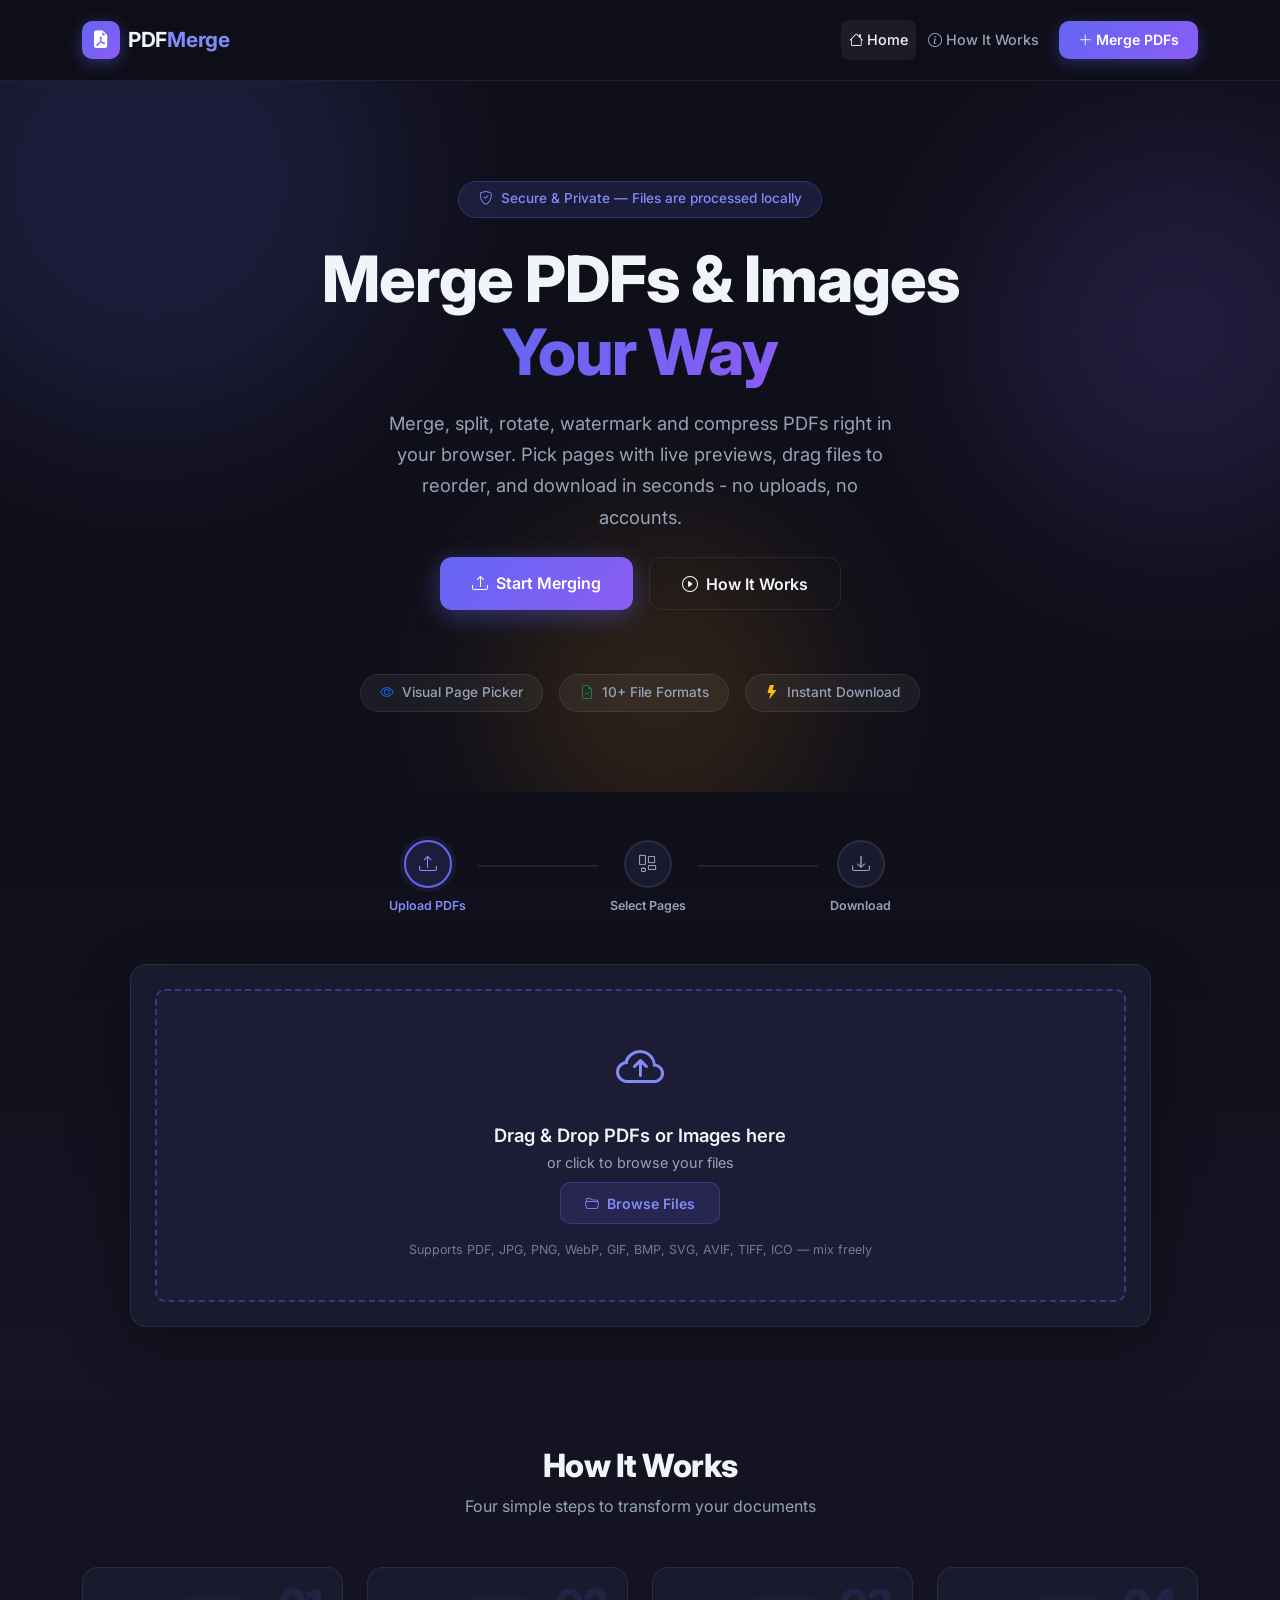
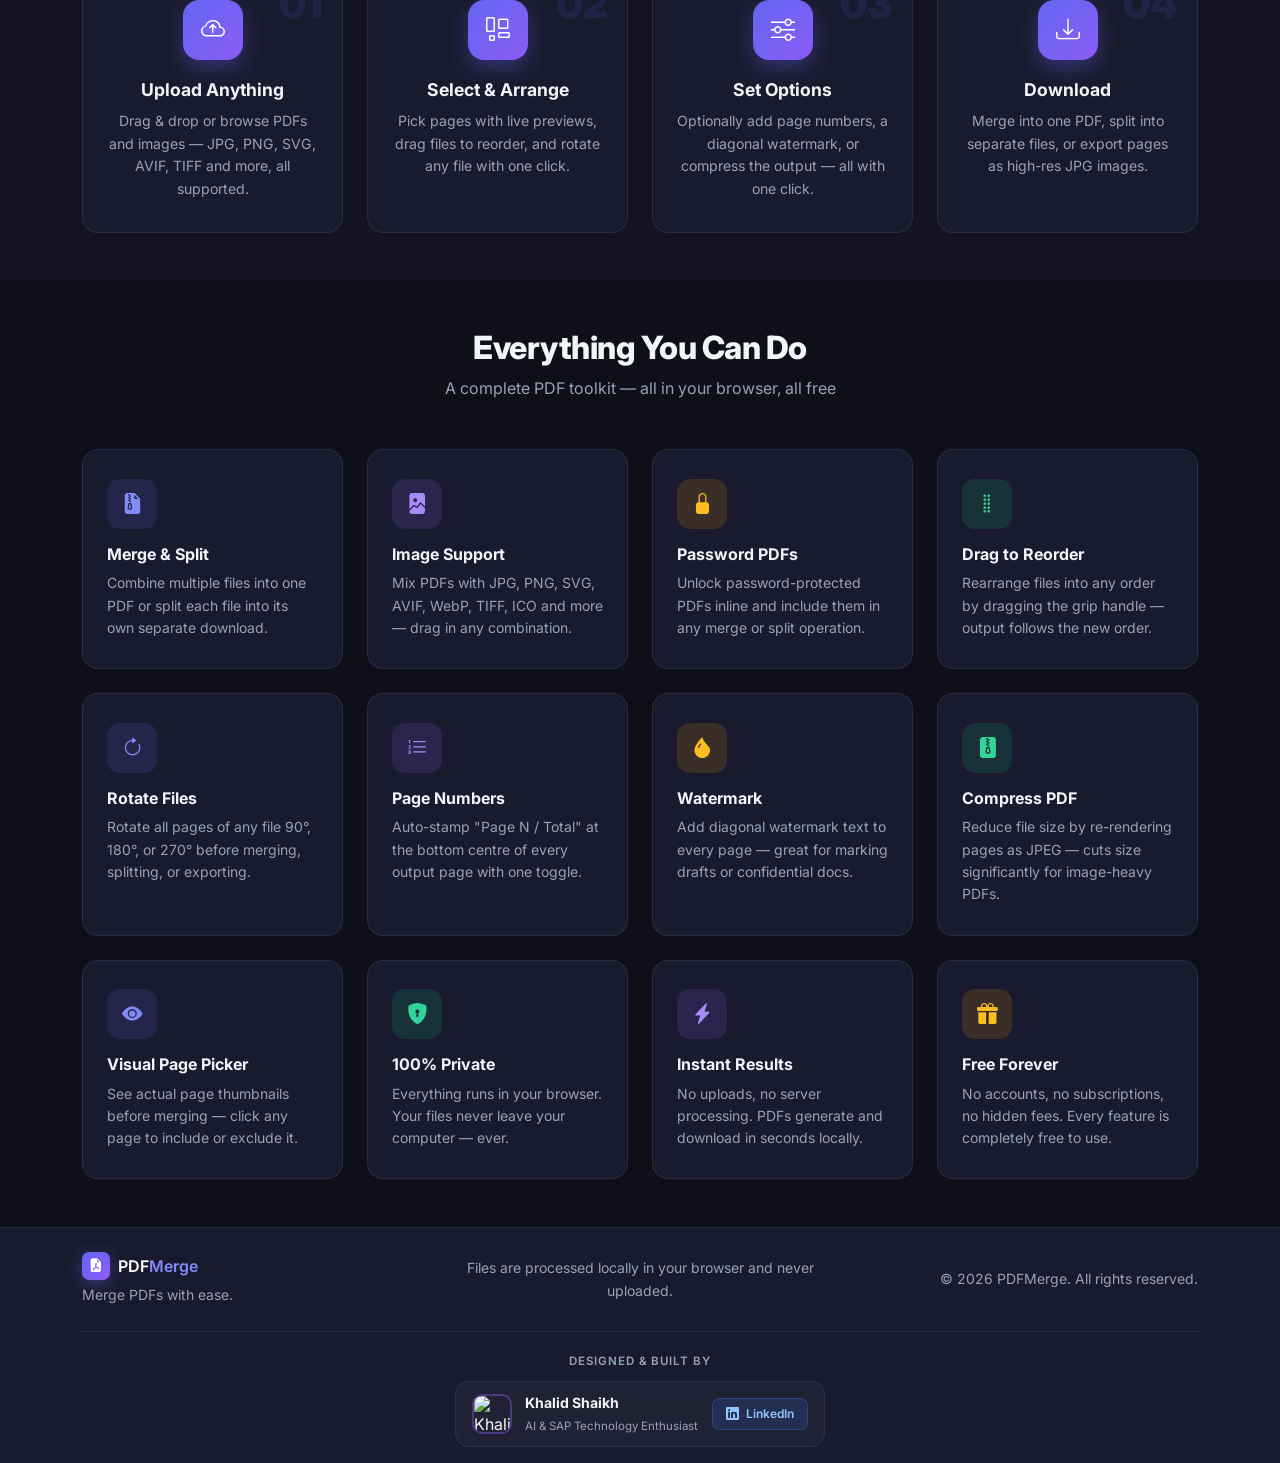
==== commit 033fd086: "Replace em dash with hyphen in hero subtitle" ====
--- a/index.html
+++ b/index.html
@@ -26,7 +26,7 @@
     <nav class="navbar navbar-expand-lg navbar-custom">
         <div class="container">
             <!-- Brand -->
-            <a class="navbar-brand d-flex align-items-center gap-2" href="/">
+            <a class="navbar-brand d-flex align-items-center gap-2" href="/pdf-merger/">
                 <div class="brand-icon">
                     <i class="bi bi-file-earmark-pdf-fill"></i>
                 </div>
@@ -42,7 +42,7 @@
             <div class="collapse navbar-collapse" id="navbarNav">
                 <ul class="navbar-nav ms-auto align-items-center gap-1">
                     <li class="nav-item">
-                        <a class="nav-link active" href="/">
+                        <a class="nav-link active" href="/pdf-merger/">
                             <i class="bi bi-house me-1"></i>Home
                         </a>
                     </li>
@@ -82,7 +82,7 @@
                     </h1>
                     <p class="hero-subtitle">
                         Merge, split, rotate, watermark and compress PDFs right in your browser.
-                        Pick pages with live previews, drag files to reorder, and download in seconds — no uploads, no accounts.
+                        Pick pages with live previews, drag files to reorder, and download in seconds - no uploads, no accounts.
                     </p>
                     <div class="d-flex gap-3 justify-content-center flex-wrap mt-4">
                         <a href="#upload-section" class="btn btn-hero-primary">
--- a/static/css/style.css
+++ b/static/css/style.css
@@ -1400,3 +1400,139 @@
 }
 
 .btn-pdf-to-jpg-lg:disabled { opacity: 0.4; cursor: not-allowed; }
+
+/* ===========================
+   Upload Toast Notification
+=========================== */
+.upload-toast {
+    position: fixed;
+    bottom: 28px;
+    left: 50%;
+    transform: translateX(-50%) translateY(16px);
+    background: rgba(16, 185, 129, 0.95);
+    color: #fff;
+    padding: 10px 22px;
+    border-radius: 50px;
+    font-size: 0.875rem;
+    font-weight: 600;
+    font-family: 'Inter', sans-serif;
+    z-index: 9999;
+    opacity: 0;
+    transition: opacity 0.3s ease, transform 0.3s ease;
+    box-shadow: 0 4px 24px rgba(0, 0, 0, 0.35);
+    white-space: nowrap;
+    pointer-events: none;
+}
+
+.upload-toast.show {
+    opacity: 1;
+    transform: translateX(-50%) translateY(0);
+}
+
+/* ===========================
+   Mobile Responsive Fixes (≤ 430px)
+=========================== */
+@media (max-width: 430px) {
+
+    /* --- Hero --- */
+    .hero-section { padding: 3rem 0 2rem; }
+    .hero-subtitle { font-size: 0.9rem; padding: 0 0.5rem; }
+    .btn-hero-primary, .btn-hero-outline { padding: 0.65rem 1.3rem; font-size: 0.85rem; }
+    .stat-pill { padding: 0.3rem 0.85rem; font-size: 0.72rem; }
+    .stat-pill i { font-size: 0.8rem !important; }
+
+    /* --- Workflow progress bar --- */
+    .wf-step-circle { width: 38px; height: 38px; font-size: 0.82rem; }
+    .wf-step-label { font-size: 0.65rem; }
+    .wf-line { max-width: 22px; }
+
+    /* --- Selector header: stack vertically --- */
+    .selector-header {
+        flex-direction: column !important;
+        align-items: stretch !important;
+        gap: 0.75rem !important;
+    }
+    .selector-header > button { width: 100%; }
+
+    /* --- PDF card header: wrap actions below name --- */
+    .pdf-selector-card-header {
+        flex-wrap: wrap;
+        gap: 0.5rem;
+    }
+    .pdf-header-info { flex: 1 1 0; min-width: 0; }
+    .pdf-card-name { max-width: 100%; font-size: 0.8rem; }
+    .pdf-header-actions {
+        width: 100%;
+        justify-content: flex-start;
+        gap: 0.3rem;
+        flex-wrap: wrap;
+    }
+    .btn-page-action {
+        padding: 0.22rem 0.55rem;
+        font-size: 0.68rem;
+    }
+    .btn-file-rotate {
+        padding: 3px 7px;
+        font-size: 0.68rem;
+    }
+    .btn-remove-pdf { padding: 0.22rem 0.45rem; }
+
+    /* --- Page thumbnails grid --- */
+    .pages-grid {
+        grid-template-columns: repeat(auto-fill, minmax(58px, 1fr));
+        gap: 0.35rem;
+    }
+
+    /* --- Output options row --- */
+    .output-options-row { gap: 6px; padding: 10px 12px; }
+    .output-chip { padding: 5px 10px; font-size: 0.75rem; }
+    .output-chip-text-input { padding: 4px 10px; }
+    .output-chip-input { width: 100px; font-size: 0.75rem; }
+
+    /* --- Merge bar: full-width stack --- */
+    .merge-bar { padding: 1rem; border-radius: var(--radius-sm); }
+    .merge-bar > div { flex-direction: column !important; gap: 0.75rem !important; }
+    .merge-bar > div > div:last-child {
+        width: 100%;
+        flex-direction: column !important;
+        gap: 0.5rem !important;
+    }
+
+    /* --- Filename input: stretch full width --- */
+    .merge-filename-wrap { width: 100%; height: 38px; }
+    .merge-filename-input { width: 100%; flex: 1; font-size: 0.8rem; }
+
+    /* --- Action buttons: full width --- */
+    .btn-merge-lg,
+    .btn-split-lg,
+    .btn-pdf-to-jpg-lg {
+        width: 100%;
+        justify-content: center;
+        padding: 0.6rem 1rem;
+        font-size: 0.82rem;
+    }
+
+    /* --- Step cards & feature cards --- */
+    .step-card { padding: 1.4rem 1rem; }
+    .step-number { font-size: 1.8rem; }
+    .feature-card { padding: 1.25rem; }
+
+    /* --- Footer author card --- */
+    .footer-author-card {
+        flex-wrap: wrap;
+        width: 100%;
+        justify-content: center;
+        gap: 0.6rem;
+    }
+    .footer-author-info { text-align: center; flex: 1 1 100%; }
+    .footer-author-name, .footer-author-title { display: block; text-align: center; }
+    .footer-linkedin-btn { width: 100%; justify-content: center; }
+}
+
+/* Slightly wider small phones (431–575px) */
+@media (min-width: 431px) and (max-width: 575px) {
+    .merge-bar > div { flex-wrap: wrap; }
+    .merge-bar > div > div:last-child { flex-wrap: wrap; }
+    .btn-merge-lg, .btn-split-lg, .btn-pdf-to-jpg-lg { font-size: 0.82rem; }
+    .merge-filename-wrap { flex-shrink: 0; }
+}
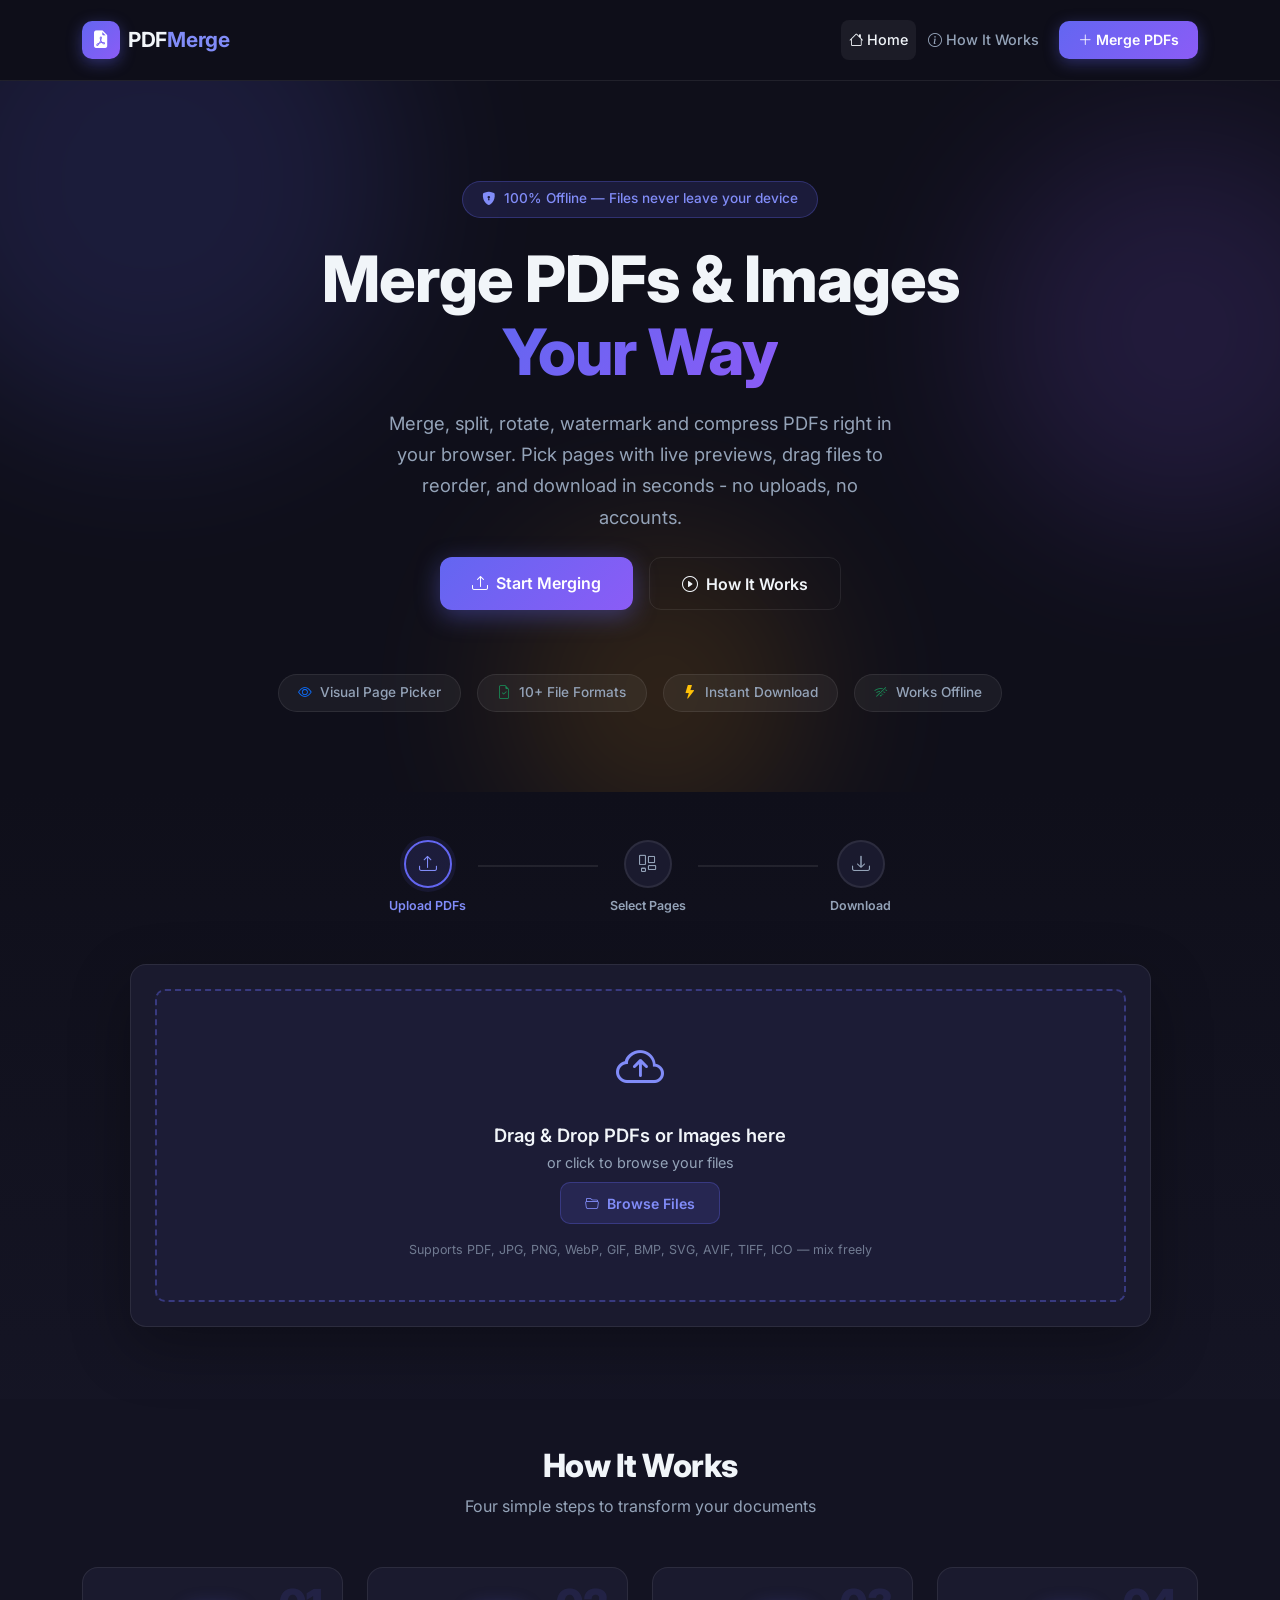
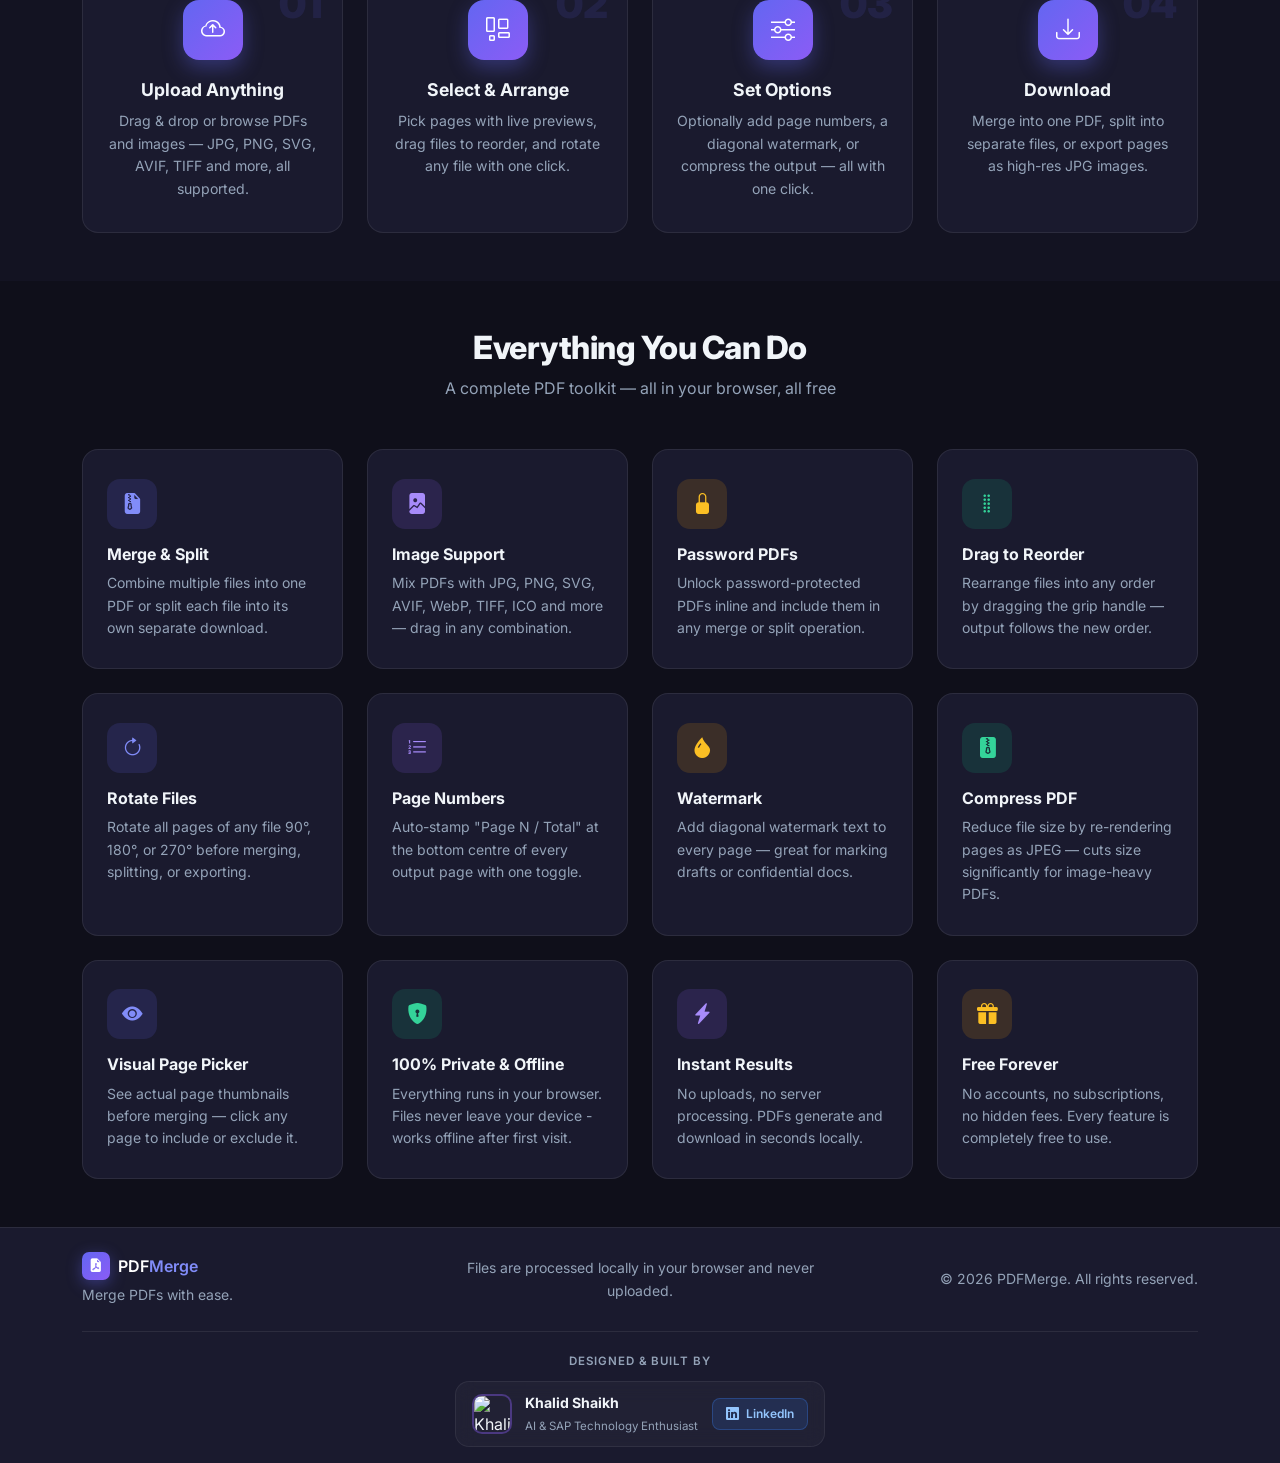
==== commit a2cbd776: "Add PWA offline support, global drop, progress bar, Clean PDF, Merge+Compress - Service worker (sw.j" ====
--- a/index.html
+++ b/index.html
@@ -19,6 +19,13 @@
     <script src="https://unpkg.com/pdf-lib@1.17.1/dist/pdf-lib.min.js"></script>
 
     <link rel="stylesheet" href="static/css/style.css">
+    <!-- PWA -->
+    <link rel="manifest" href="/pdf-merger/manifest.json">
+    <meta name="theme-color" content="#6366f1">
+    <meta name="apple-mobile-web-app-capable" content="yes">
+    <meta name="apple-mobile-web-app-status-bar-style" content="black-translucent">
+    <meta name="apple-mobile-web-app-title" content="PDFMerge">
+    <link rel="apple-touch-icon" href="/pdf-merger/static/icon.svg">
 </head>
 <body>
 
@@ -51,6 +58,11 @@
                             <i class="bi bi-info-circle me-1"></i>How It Works
                         </a>
                     </li>
+                    <li class="nav-item" id="swBadgeLi" style="display:none">
+                        <span class="sw-offline-badge">
+                            <i class="bi bi-cloud-check-fill me-1"></i>Offline Ready
+                        </span>
+                    </li>
                     <li class="nav-item ms-2">
                         <a class="btn btn-merge" href="#upload-section">
                             <i class="bi bi-plus-lg me-1"></i>Merge PDFs
@@ -75,7 +87,7 @@
             <div class="row justify-content-center text-center">
                 <div class="col-lg-8">
                     <div class="hero-badge mb-4">
-                        <i class="bi bi-shield-check me-2"></i>Secure &amp; Private — Files are processed locally
+                        <i class="bi bi-shield-lock-fill me-2"></i>100% Offline &mdash; Files never leave your device
                     </div>
                     <h1 class="hero-title">
                         Merge PDFs &amp; Images <span class="gradient-text">Your Way</span>
@@ -113,6 +125,12 @@
                     <div class="stat-pill">
                         <i class="bi bi-lightning-fill text-warning me-2"></i>
                         <span>Instant Download</span>
+                    </div>
+                </div>
+                <div class="col-auto">
+                    <div class="stat-pill">
+                        <i class="bi bi-wifi-off text-success me-2"></i>
+                        <span>Works Offline</span>
                     </div>
                 </div>
             </div>
@@ -203,10 +221,20 @@
                                 <input type="checkbox" id="optCompress">
                                 <i class="bi bi-file-zip"></i><span>Compress</span>
                             </label>
+
+                            <!-- Clean for Sharing -->
+                            <label class="output-chip" title="Strips all metadata (author, dates, software info) before download">
+                                <input type="checkbox" id="optClean">
+                                <i class="bi bi-eraser-fill"></i><span>Clean PDF</span>
+                            </label>
                         </div>
 
                         <!-- Sticky Merge Bar -->
                         <div class="merge-bar" id="mergeBar">
+                            <!-- Progress bar (shown during processing) -->
+                            <div class="merge-progress-track" id="mergeProgressTrack">
+                                <div class="merge-progress-fill" id="mergeProgressFill"></div>
+                            </div>
                             <div class="d-flex justify-content-between align-items-center flex-wrap gap-3">
                                 <div>
                                     <p class="merge-summary-title mb-1" id="selectionSummary">0 pages selected</p>
@@ -229,6 +257,10 @@
                                     <button class="btn-split-lg" id="splitBtn" disabled>
                                         <i class="bi bi-scissors me-2"></i>Split Files
                                     </button>
+                                    <!-- Merge + Compress one-click -->
+                                    <button class="btn-merge-compress" id="mergeCompressBtn" disabled title="Merge all files and compress to smallest size in one click">
+                                        <i class="bi bi-file-zip me-1"></i>Merge + Compress
+                                    </button>
                                     <!-- Merge button -->
                                     <button class="btn-merge-lg" id="mergeBtn" disabled>
                                         <i class="bi bi-file-earmark-zip me-2"></i>Merge &amp; Download
@@ -388,8 +420,8 @@
                         <div class="feature-icon feature-icon-green">
                             <i class="bi bi-shield-lock-fill"></i>
                         </div>
-                        <h5>100% Private</h5>
-                        <p>Everything runs in your browser. Your files never leave your computer — ever.</p>
+                        <h5>100% Private &amp; Offline</h5>
+                        <p>Everything runs in your browser. Files never leave your device - works offline after first visit.</p>
                     </div>
                 </div>
                 <div class="col-md-6 col-lg-3">
@@ -463,6 +495,15 @@
         </div>
     </div>
 
+    <!-- Global Drop Overlay (shown when dragging files anywhere on page) -->
+    <div id="globalDropOverlay" class="global-drop-overlay" aria-hidden="true">
+        <div class="global-drop-inner">
+            <i class="bi bi-cloud-arrow-up-fill"></i>
+            <h3>Drop files anywhere</h3>
+            <p>PDF, JPG, PNG, SVG and 10+ formats supported</p>
+        </div>
+    </div>
+
     </main>
 
     <!-- Footer -->
--- a/static/css/style.css
+++ b/static/css/style.css
@@ -1536,3 +1536,130 @@
     .btn-merge-lg, .btn-split-lg, .btn-pdf-to-jpg-lg { font-size: 0.82rem; }
     .merge-filename-wrap { flex-shrink: 0; }
 }
+
+/* ===========================
+   Global Drop Overlay
+=========================== */
+.global-drop-overlay {
+    position: fixed;
+    inset: 0;
+    background: rgba(99, 102, 241, 0.12);
+    border: 3px dashed rgba(99, 102, 241, 0.55);
+    z-index: 9990;
+    display: flex;
+    align-items: center;
+    justify-content: center;
+    opacity: 0;
+    pointer-events: none;
+    transition: opacity 0.18s ease;
+    backdrop-filter: blur(6px);
+    -webkit-backdrop-filter: blur(6px);
+}
+
+.global-drop-overlay.visible { opacity: 1; }
+
+.global-drop-inner {
+    text-align: center;
+    pointer-events: none;
+}
+
+.global-drop-inner i {
+    font-size: 4rem;
+    color: var(--primary-light);
+    display: block;
+    margin-bottom: 1rem;
+    filter: drop-shadow(0 0 24px rgba(99, 102, 241, 0.9));
+    animation: drop-bounce 1s ease infinite;
+}
+
+.global-drop-inner h3 {
+    font-size: 1.8rem;
+    font-weight: 800;
+    letter-spacing: -0.5px;
+    color: var(--text-primary);
+    margin-bottom: 0.4rem;
+    text-shadow: 0 2px 20px rgba(0,0,0,0.6);
+}
+
+.global-drop-inner p {
+    color: rgba(255,255,255,0.65);
+    font-size: 0.95rem;
+}
+
+@keyframes drop-bounce {
+    0%, 100% { transform: translateY(0); }
+    50%       { transform: translateY(-10px); }
+}
+
+/* ===========================
+   Merge Progress Bar
+=========================== */
+.merge-progress-track {
+    height: 3px;
+    background: rgba(255,255,255,0.06);
+    border-radius: 2px;
+    overflow: hidden;
+    display: none;
+    margin-bottom: 0.9rem;
+}
+
+.merge-progress-fill {
+    height: 100%;
+    background: linear-gradient(90deg, var(--primary) 0%, #8b5cf6 50%, var(--success) 100%);
+    border-radius: 2px;
+    width: 0%;
+    transition: width 0.4s cubic-bezier(0.4, 0, 0.2, 1);
+}
+
+/* ===========================
+   Offline Ready Badge (navbar)
+=========================== */
+.sw-offline-badge {
+    display: inline-flex;
+    align-items: center;
+    padding: 0.28rem 0.8rem;
+    background: rgba(16, 185, 129, 0.12);
+    border: 1px solid rgba(16, 185, 129, 0.3);
+    border-radius: 50px;
+    color: #34d399;
+    font-size: 0.75rem;
+    font-weight: 600;
+    white-space: nowrap;
+}
+
+/* ===========================
+   Merge + Compress Button
+=========================== */
+.btn-merge-compress {
+    display: inline-flex;
+    align-items: center;
+    padding: 0.6rem 1.2rem;
+    background: transparent;
+    border: 1.5px solid rgba(245, 158, 11, 0.45);
+    color: #fbbf24;
+    border-radius: 50px;
+    font-weight: 600;
+    font-size: 0.88rem;
+    cursor: pointer;
+    transition: var(--transition);
+    white-space: nowrap;
+    font-family: 'Inter', sans-serif;
+}
+
+.btn-merge-compress:hover:not(:disabled) {
+    background: rgba(245, 158, 11, 0.1);
+    border-color: #f59e0b;
+    box-shadow: 0 0 16px rgba(245, 158, 11, 0.2);
+}
+
+.btn-merge-compress:disabled { opacity: 0.4; cursor: not-allowed; }
+
+/* Mobile: full-width stack for new buttons */
+@media (max-width: 430px) {
+    .btn-merge-compress {
+        width: 100%;
+        justify-content: center;
+        padding: 0.6rem 1rem;
+        font-size: 0.82rem;
+    }
+}
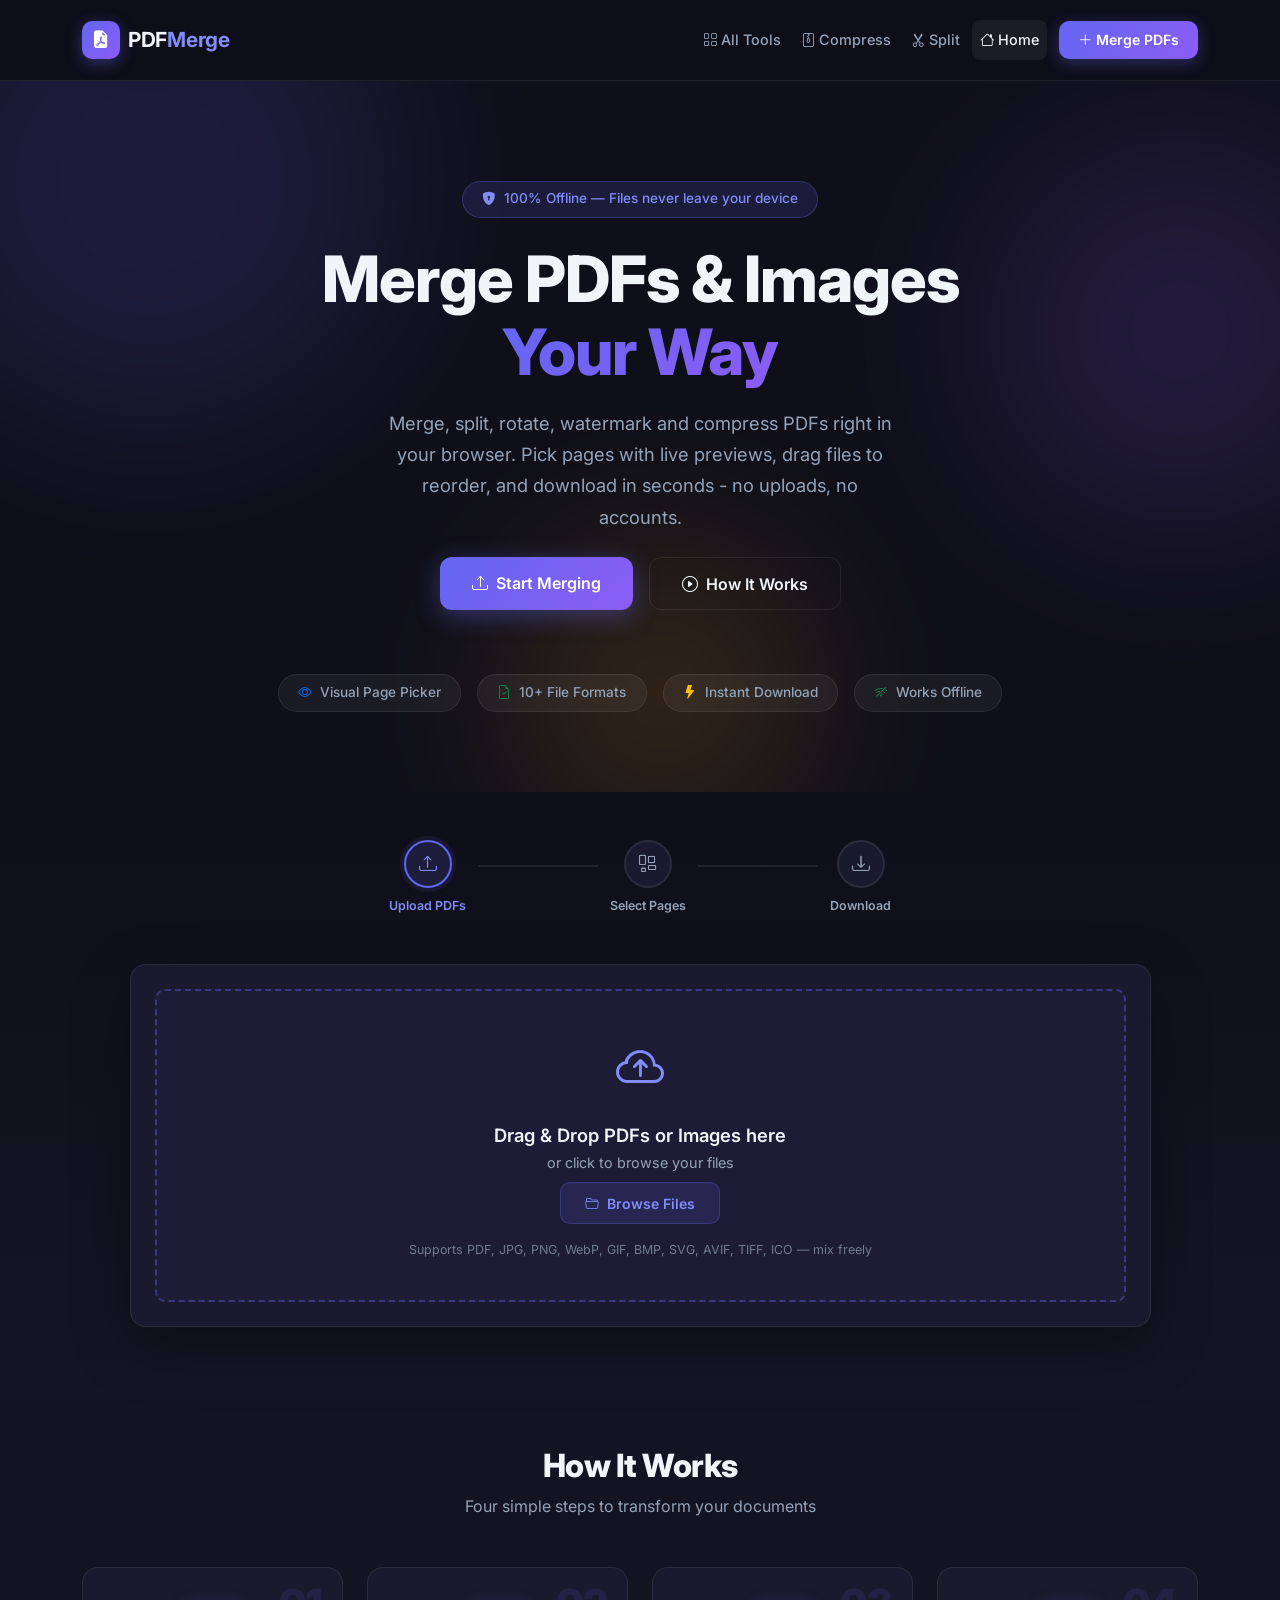
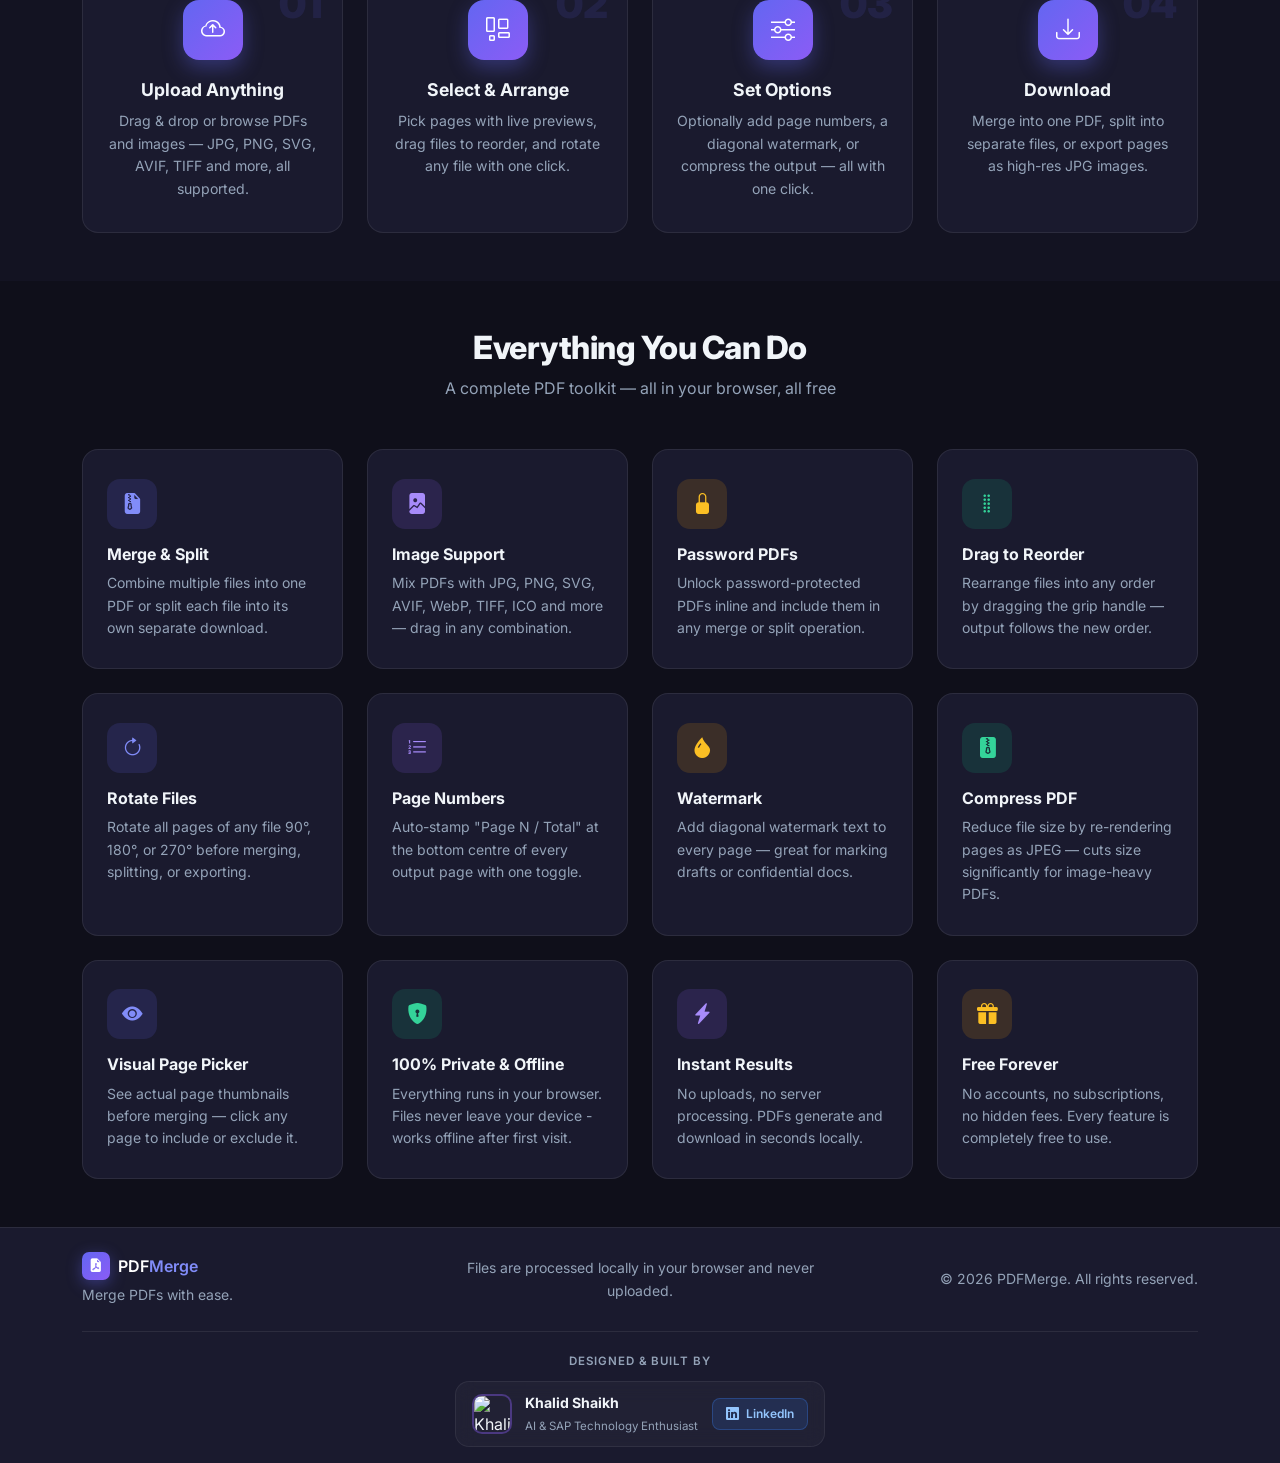
==== commit b6998aa6: "Add All Tools, Compress, Split links to navbar" ====
--- a/index.html
+++ b/index.html
@@ -4,6 +4,8 @@
     <meta charset="UTF-8">
     <meta name="viewport" content="width=device-width, initial-scale=1.0">
     <title>PDF Merger - Merge PDFs Instantly</title>
+    <link rel="icon" type="image/svg+xml" href="/pdf-merger/static/icon.svg">
+    <link rel="shortcut icon" href="/pdf-merger/static/icon.svg">
     <meta name="description" content="Merge PDF files instantly in your browser. Select specific pages, preview thumbnails, and download the merged result — all processed locally for maximum privacy.">
 
     <!-- Bootstrap 5 -->
@@ -49,13 +51,23 @@
             <div class="collapse navbar-collapse" id="navbarNav">
                 <ul class="navbar-nav ms-auto align-items-center gap-1">
                     <li class="nav-item">
+                        <a class="nav-link" href="https://xdrkzx1.github.io/pdf-tools-hub/">
+                            <i class="bi bi-grid me-1"></i>All Tools
+                        </a>
+                    </li>
+                    <li class="nav-item">
+                        <a class="nav-link" href="https://xdrkzx1.github.io/pdf-compressor/">
+                            <i class="bi bi-file-zip me-1"></i>Compress
+                        </a>
+                    </li>
+                    <li class="nav-item">
+                        <a class="nav-link" href="https://xdrkzx1.github.io/pdf-splitter/">
+                            <i class="bi bi-scissors me-1"></i>Split
+                        </a>
+                    </li>
+                    <li class="nav-item">
                         <a class="nav-link active" href="/pdf-merger/">
                             <i class="bi bi-house me-1"></i>Home
-                        </a>
-                    </li>
-                    <li class="nav-item">
-                        <a class="nav-link" href="#how-it-works">
-                            <i class="bi bi-info-circle me-1"></i>How It Works
                         </a>
                     </li>
                     <li class="nav-item" id="swBadgeLi" style="display:none">
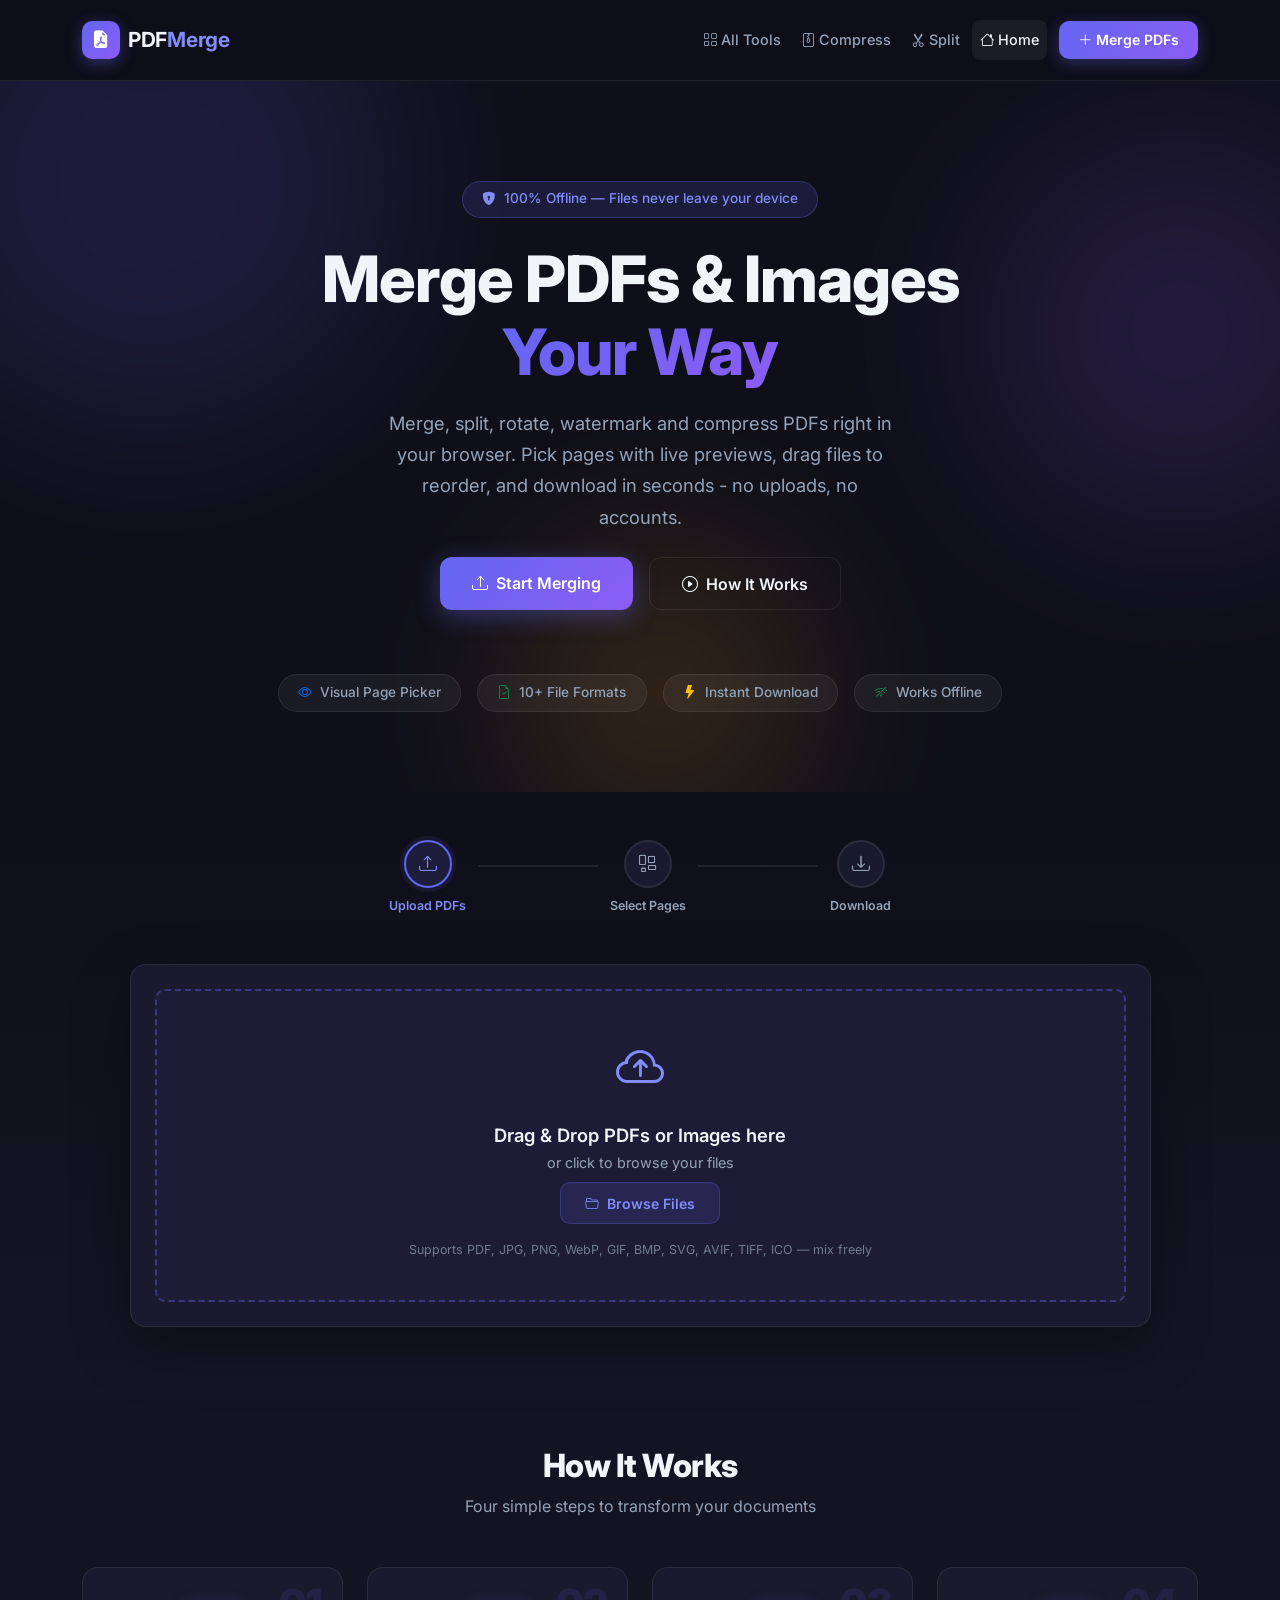
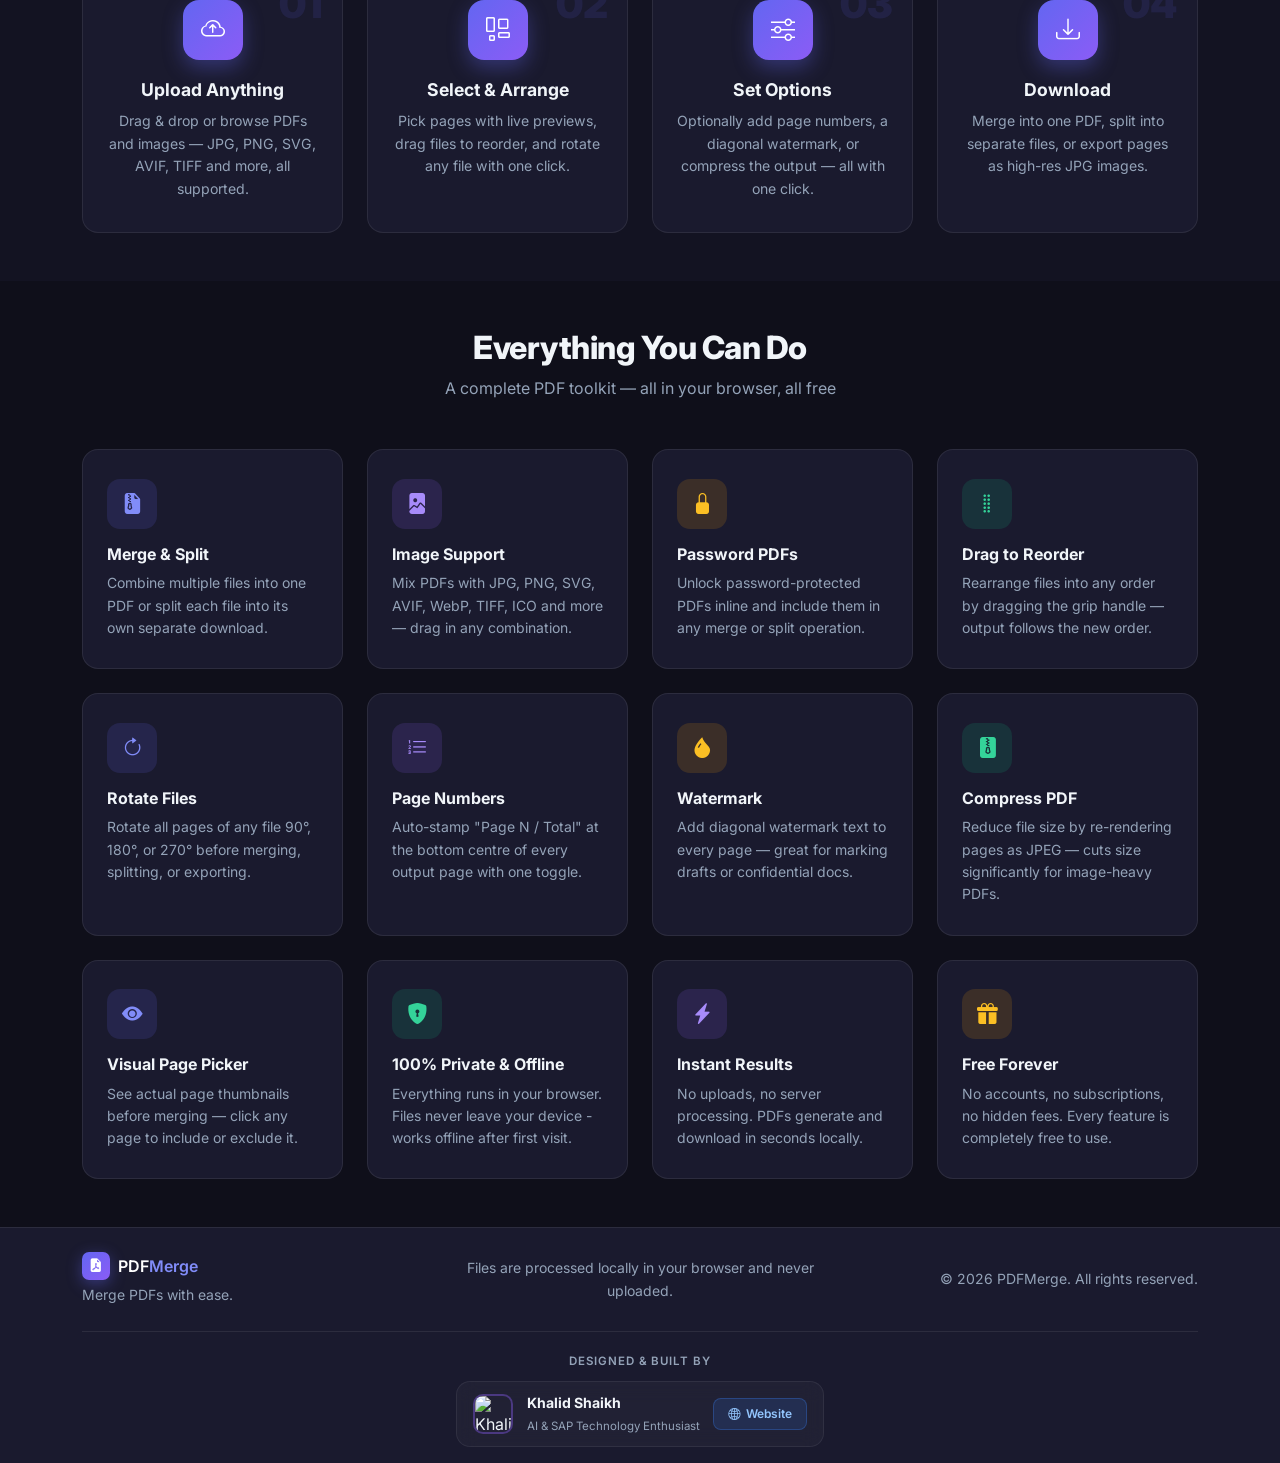
==== commit 78fa7e27: "Replace LinkedIn link with main website" ====
--- a/index.html
+++ b/index.html
@@ -51,17 +51,17 @@
             <div class="collapse navbar-collapse" id="navbarNav">
                 <ul class="navbar-nav ms-auto align-items-center gap-1">
                     <li class="nav-item">
-                        <a class="nav-link" href="https://xdrkzx1.github.io/pdf-tools-hub/">
+                        <a class="nav-link" href="https://khalidkshaikh.github.io/pdf-tools-hub/">
                             <i class="bi bi-grid me-1"></i>All Tools
                         </a>
                     </li>
                     <li class="nav-item">
-                        <a class="nav-link" href="https://xdrkzx1.github.io/pdf-compressor/">
+                        <a class="nav-link" href="https://khalidkshaikh.github.io/pdf-compressor/">
                             <i class="bi bi-file-zip me-1"></i>Compress
                         </a>
                     </li>
                     <li class="nav-item">
-                        <a class="nav-link" href="https://xdrkzx1.github.io/pdf-splitter/">
+                        <a class="nav-link" href="https://khalidkshaikh.github.io/pdf-splitter/">
                             <i class="bi bi-scissors me-1"></i>Split
                         </a>
                     </li>
@@ -543,16 +543,14 @@
             <div class="footer-author-wrap">
                 <p class="footer-author-label">Designed &amp; Built by</p>
                 <div class="footer-author-card">
-                    <img src="https://xdrkzx1.github.io/neural-pulse/author.png" alt="Khalid Shaikh" class="footer-author-img" width="40" height="40">
+                    <img src="https://khalidkshaikh.github.io/neural-pulse/author.png" alt="Khalid Shaikh" class="footer-author-img" width="40" height="40">
                     <div class="footer-author-info">
-                        <a href="https://linkedin.com/in/or-khalid-shaikh/" target="_blank" rel="noopener" class="footer-author-name">Khalid Shaikh</a>
+                        <a href="https://khalidkshaikh.github.io/" target="_blank" rel="noopener" class="footer-author-name">Khalid Shaikh</a>
                         <span class="footer-author-title">AI &amp; SAP Technology Enthusiast</span>
                     </div>
-                    <a href="https://linkedin.com/in/or-khalid-shaikh/" target="_blank" rel="noopener" class="footer-linkedin-btn">
-                        <svg xmlns="http://www.w3.org/2000/svg" width="13" height="13" fill="currentColor" viewBox="0 0 16 16">
-                            <path d="M0 1.146C0 .513.526 0 1.175 0h13.65C15.474 0 16 .513 16 1.146v13.708c0 .633-.526 1.146-1.175 1.146H1.175C.526 16 0 15.487 0 14.854zm4.943 12.248V6.169H2.542v7.225zm-1.2-8.212c.837 0 1.358-.554 1.358-1.248-.015-.709-.52-1.248-1.342-1.248S2.4 3.226 2.4 3.934c0 .694.521 1.248 1.327 1.248zm4.908 8.212V9.359c0-.216.016-.432.08-.586.173-.431.568-.878 1.232-.878.869 0 1.216.662 1.216 1.634v3.865h2.401V9.25c0-2.22-1.184-3.252-2.764-3.252-1.274 0-1.845.7-2.165 1.193v.025h-.016l.016-.025V6.169h-2.4c.03.678 0 7.225 0 7.225z"/>
-                        </svg>
-                        LinkedIn
+                    <a href="https://khalidkshaikh.github.io/" target="_blank" rel="noopener" class="footer-linkedin-btn">
+                        <i class="bi bi-globe2"></i>
+                        Website
                     </a>
                 </div>
             </div>
